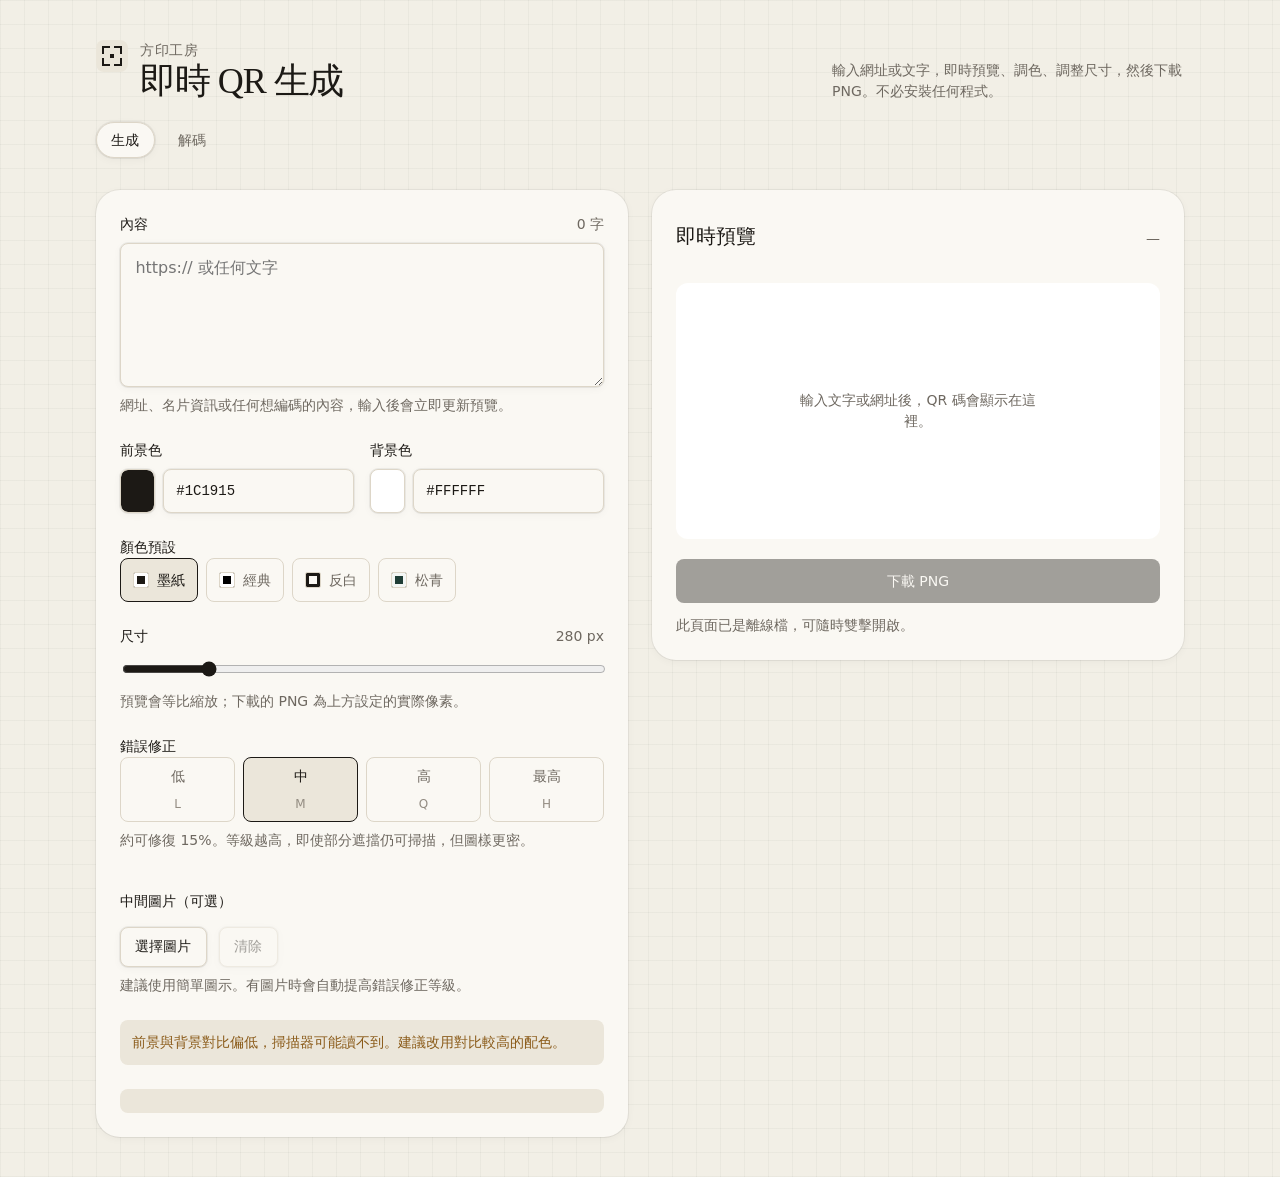
==== index.html @ 27e9814a "Add center image overlay on top of original stable QR engine (Chinese safe)" ====
<!DOCTYPE html>
<html lang="zh-Hant">
<head>
  <meta charset="utf-8" />
  <meta name="viewport" content="width=device-width, initial-scale=1" />
  <meta name="color-scheme" content="light" />
  <title>即時 QR</title>
  <style>
    :root {
      --bg: #f2efe6;
      --surface: #faf8f3;
      --surface-2: #ebe6da;
      --fg: #1c1915;
      --muted: #6e6860;
      --subtle: #938c82;
      --border: #ddd6c8;
      --danger: #8f2d20;
      --warn: #8a5a18;
      --radius-lg: 16px;
      --radius-xl: 24px;
      --shadow: 0 0 0 1px rgba(28,25,21,.06), 0 1px 2px -1px rgba(28,25,21,.06), 0 2px 8px 0 rgba(28,25,21,.04);
      --font: "Segoe UI", "PingFang TC", "Noto Sans TC", "Microsoft JhengHei", system-ui, sans-serif;
      --display: Georgia, "Iowan Old Style", "Songti TC", serif;
    }
    * { box-sizing: border-box; }
    html, body { margin: 0; min-height: 100dvh; background: var(--bg); color: var(--fg); }
    body {
      font-family: var(--font);
      line-height: 1.5;
      -webkit-font-smoothing: antialiased;
      background-image:
        linear-gradient(to right, rgba(28,25,21,.035) 1px, transparent 1px),
        linear-gradient(to bottom, rgba(28,25,21,.035) 1px, transparent 1px);
      background-size: 24px 24px;
    }
    button:not(:disabled), [role="button"]:not(:disabled) { cursor: pointer; }
    .wrap { max-width: 72rem; margin: 0 auto; padding: 1.5rem 1rem 2.5rem; }
    @media (min-width: 768px) { .wrap { padding: 2.5rem 2rem; } }
    header { display: flex; flex-direction: column; gap: 1rem; }
    @media (min-width: 640px) {
      header { flex-direction: row; align-items: flex-end; justify-content: space-between; }
    }
    .brand { display: flex; gap: .75rem; align-items: flex-start; }
    .mark { width: 2rem; height: 2rem; }
    .kicker { margin: 0; font-size: .875rem; font-weight: 500; color: var(--muted); letter-spacing: .04em; }
    h1 { margin: 0; font-family: var(--display); font-size: clamp(1.75rem, 1.2rem + 2vw, 2.25rem); font-weight: 500; letter-spacing: -.03em; line-height: 1.15; }
    .lede { margin: 0; max-width: 22rem; font-size: .875rem; color: var(--muted); }
    main { margin-top: 2rem; display: grid; gap: 1.5rem; }
    @media (min-width: 1024px) { main { grid-template-columns: 1fr 1fr; align-items: start; } }
    .card { background: var(--surface); border-radius: var(--radius-xl); padding: 1.5rem; box-shadow: var(--shadow); }
    @media (min-width: 1024px) { .preview { position: sticky; top: 2rem; } }
    h2 { margin: 0; font-family: var(--display); font-size: 1.25rem; font-weight: 500; }
    .field { display: flex; flex-col: column; flex-direction: column; gap: .5rem; }
    .row { display: flex; align-items: baseline; justify-content: space-between; gap: .75rem; }
    label, legend { font-size: .875rem; font-weight: 500; }
    legend { padding: 0; }
    fieldset { border: 0; margin: 0; padding: 0; display: flex; flex-direction: column; gap: .5rem; }
    .hint { margin: 0; font-size: .875rem; color: var(--muted); }
    .count { font-variant-numeric: tabular-nums; font-size: .875rem; color: var(--muted); }
    textarea, input[type="text"], input[type="range"] {
      font: inherit; color: var(--fg);
    }
    textarea, input[type="text"] {
      width: 100%; border: 1px solid var(--border); background: var(--surface);
      border-radius: 8px; box-shadow: var(--shadow); outline: none;
    }
    textarea {
      min-height: 9rem; resize: vertical; padding: .75rem .9rem; font-size: 1rem;
    }
    input[type="text"] {
      height: 2.75rem; padding: 0 .75rem; font-family: ui-monospace, "SF Mono", Menlo, Consolas, monospace;
      font-size: .875rem; text-transform: uppercase;
    }
    textarea:focus-visible, input[type="text"]:focus-visible, input[type="range"]:focus-visible, input[type="color"]:focus-visible {
      border-color: color-mix(in srgb, var(--fg) 40%, var(--border));
      box-shadow: var(--shadow), 0 0 0 3px color-mix(in srgb, var(--fg) 16%, transparent);
    }
    .stack { display: flex; flex-direction: column; gap: 1.5rem; }
    .colors { display: grid; gap: 1rem; }
    @media (min-width: 640px) { .colors { grid-template-columns: 1fr 1fr; } }
    .swatch-row { display: flex; align-items: center; gap: .5rem; }
    input[type="color"] {
      appearance: none; -webkit-appearance: none; width: 2.75rem; height: 2.75rem;
      padding: 0; border: 1px solid var(--border); border-radius: 8px; background: var(--surface);
      box-shadow: var(--shadow);
    }
    input[type="color"]::-webkit-color-swatch-wrapper { padding: 0; }
    input[type="color"]::-webkit-color-swatch { border: 0; border-radius: 7px; }
    .presets, .ecc { display: flex; flex-wrap: wrap; gap: .5rem; }
    .ecc { display: grid; grid-template-columns: repeat(4, 1fr); }
    .chip, .ecc-opt {
      min-height: 2.75rem; border: 1px solid var(--border); background: var(--surface);
      border-radius: 8px; color: var(--muted); font: inherit; font-size: .875rem; font-weight: 500;
      display: inline-flex; align-items: center; justify-content: center; gap: .5rem; padding: 0 .75rem;
    }
    .ecc-opt { flex-direction: column; padding: .5rem .25rem; text-align: center; }
    .ecc-opt small { color: var(--subtle); font-size: .75rem; }
    .chip[aria-pressed="true"], .ecc-opt:has(input:checked) {
      border-color: var(--fg); color: var(--fg); background: var(--surface-2);
    }
    .ecc-opt input { position: absolute; opacity: 0; pointer-events: none; }
    .dot { width: 1rem; height: 1rem; border-radius: 2px; border: 1px solid var(--border); }
    input[type="range"] {
      width: 100%; height: 1.5rem; accent-color: var(--fg); background: transparent;
    }
    .alert {
      display: flex; gap: .5rem; align-items: flex-start; margin: 0;
      padding: .75rem; border-radius: 8px; background: var(--surface-2); font-size: .875rem;
    }
    .alert.warn { color: var(--warn); }
    .alert.err { color: var(--danger); }
    .preview-head { display: flex; align-items: baseline; justify-content: space-between; gap: .75rem; }
    .stage {
      margin-top: 1.25rem; min-height: 16rem; border-radius: 12px; padding: 1.5rem;
      display: flex; align-items: center; justify-content: center;
    }
    canvas { max-width: 100%; max-height: 20rem; }
    .empty { text-align: center; color: var(--muted); font-size: .875rem; max-width: 16rem; }
    .actions { margin-top: 1.25rem; display: flex; flex-direction: column; gap: .75rem; }
    @media (min-width: 640px) { .actions { flex-direction: row; } }
    .btn {
      flex: 1; height: 2.75rem; border: 0; border-radius: 8px; font: inherit; font-size: .875rem; font-weight: 500;
      display: inline-flex; align-items: center; justify-content: center; gap: .5rem;
    }
    .btn:disabled { opacity: .4; cursor: not-allowed; }
    .btn-primary { background: var(--fg); color: var(--surface); }
    .btn-primary:hover:not(:disabled) { filter: brightness(1.08); }
    .btn-ghost { background: var(--surface); color: var(--fg); border: 1px solid var(--border); box-shadow: var(--shadow); }
    .sr-only {
      position: absolute; width: 1px; height: 1px; padding: 0; margin: -1px; overflow: hidden;
      clip: rect(0,0,0,0); white-space: nowrap; border: 0;
    }
    @media (prefers-reduced-motion: reduce) {
      * { transition: none !important; animation: none !important; }
    }
  
    nav.tabs {
      display: flex; gap: .5rem; margin-top: 1.25rem; flex-wrap: wrap;
    }
    nav.tabs a {
      display: inline-flex; align-items: center; height: 2.25rem; padding: 0 .9rem;
      border-radius: 999px; font-size: .875rem; font-weight: 500; text-decoration: none;
      color: var(--muted); border: 1px solid transparent; background: transparent;
    }
    nav.tabs a:hover { color: var(--fg); background: var(--surface-2); }
    nav.tabs a.active {
      color: var(--fg); background: var(--surface); border-color: var(--border);
      box-shadow: var(--shadow);
    }
</style>
</head>
<body>
  <div class="wrap">
    <header>
      <div class="brand">
        <svg class="mark" viewBox="0 0 32 32" aria-hidden="true">
          <rect width="32" height="32" rx="8" fill="#ebe6da"/>
          <path fill="#1c1915" d="M6 6h8v2H8v6H6V6zm12 0h8v8h-2V8h-6V6zM6 18h2v6h6v2H6v-8zm18 6h-6v2h8v-8h-2v6zM14 14h4v4h-4z"/>
        </svg>
        <div>
          <p class="kicker">方印工房</p>
          <h1>即時 QR 生成</h1>
        </div>
      </div>
      <p class="lede">輸入網址或文字，即時預覽、調色、調整尺寸，然後下載 PNG。不必安裝任何程式。</p>
    </header>
    <nav class="tabs" aria-label="功能切換">
      <a href="index.html" class="active" aria-current="page">生成</a>
      <a href="decode.html">解碼</a>
    </nav>

    <main>
      <section class="card" aria-labelledby="controls-heading">
        <h2 id="controls-heading" class="sr-only">QR 碼設定</h2>
        <div class="stack">
          <div class="field">
            <div class="row">
              <label for="content">內容</label>
              <span class="count" id="count">0 字</span>
            </div>
            <textarea id="content" placeholder="https:// 或任何文字" aria-describedby="content-hint" spellcheck="false" autocomplete="off"></textarea>
            <p class="hint" id="content-hint">網址、名片資訊或任何想編碼的內容，輸入後會立即更新預覽。</p>
          </div>
          <div class="colors">
            <div class="field">
              <label for="fg">前景色</label>
              <div class="swatch-row">
                <input id="fg" type="color" value="#1c1915" />
                <input id="fg-hex" type="text" value="#1c1915" aria-label="前景色色碼" spellcheck="false" autocapitalize="off" />
              </div>
            </div>
            <div class="field">
              <label for="bg">背景色</label>
              <div class="swatch-row">
                <input id="bg" type="color" value="#ffffff" />
                <input id="bg-hex" type="text" value="#ffffff" aria-label="背景色色碼" spellcheck="false" autocapitalize="off" />
              </div>
            </div>
          </div>
          <fieldset>
            <legend>顏色預設</legend>
            <div class="presets" id="presets"></div>
          </fieldset>
          <div class="field">
            <div class="row">
              <label for="size">尺寸</label>
              <span class="count" id="size-label">280 px</span>
            </div>
            <input id="size" type="range" min="128" max="1024" step="8" value="280" aria-valuetext="280 像素" />
            <p class="hint">預覽會等比縮放；下載的 PNG 為上方設定的實際像素。</p>
          </div>
          <fieldset>
            <legend id="ecc-legend">錯誤修正</legend>
            <div class="ecc" role="radiogroup" aria-labelledby="ecc-legend">
              <label class="ecc-opt"><input type="radio" name="ecc" value="L" /><span>低</span><small>L</small></label>
              <label class="ecc-opt"><input type="radio" name="ecc" value="M" checked /><span>中</span><small>M</small></label>
              <label class="ecc-opt"><input type="radio" name="ecc" value="Q" /><span>高</span><small>Q</small></label>
              <label class="ecc-opt"><input type="radio" name="ecc" value="H" /><span>最高</span><small>H</small></label>
            </div>
            <p class="hint" id="ecc-hint">約可修復 15%。等級越高，即使部分遮擋仍可掃描，但圖樣更密。</p>
          </fieldset>

          <div class="field" style="margin-top:1rem">
            <label>中間圖片（可選）</label>
            <div style="display:flex;gap:.75rem;align-items:center;flex-wrap:wrap;margin-top:.4rem">
              <img id="center-preview" style="width:52px;height:52px;border-radius:8px;border:1px solid var(--border);object-fit:contain;display:none;background:var(--surface-2)" alt="">
              <button type="button" class="btn btn-ghost" id="btn-center-img" style="flex:0 0 auto;height:2.5rem;padding:0 .9rem">選擇圖片</button>
              <button type="button" class="btn btn-ghost" id="btn-clear-center" style="flex:0 0 auto;height:2.5rem;padding:0 .9rem" disabled>清除</button>
              <input type="file" id="center-input" accept="image/*" hidden>
            </div>
            <p class="hint">建議使用簡單圖示。有圖片時會自動提高錯誤修正等級。</p>
          </div>
          <p class="alert warn" id="contrast-warn" hidden>前景與背景對比偏低，掃描器可能讀不到。建議改用對比較高的配色。</p>
          <p class="alert err" id="error" hidden></p>
        </div>
      </section>
      <section class="card preview" id="preview" aria-labelledby="preview-heading">
        <div class="preview-head">
          <h2 id="preview-heading">即時預覽</h2>
          <p class="count" id="dim">—</p>
        </div>
        <div class="stage" id="stage">
          <canvas id="qr" hidden></canvas>
          <p class="empty" id="empty">輸入文字或網址後，QR 碼會顯示在這裡。</p>
        </div>
        <div class="actions">
          <button class="btn btn-primary" id="download" type="button" disabled>下載 PNG</button>
        </div>
        <p class="hint" style="margin-top:12px">此頁面已是離線檔，可隨時雙擊開啟。</p>
        <p class="sr-only" id="status" role="status" aria-live="polite">請輸入內容以產生 QR 碼</p>
      </section>
    </main>
  </div>
  <script>var QRCode=(()=>{var g=(n,t)=>()=>{try{return t||n((t={exports:{}}).exports,t),t.exports}catch(e){throw t=0,e}};var _t=g((Sn,Lt)=>{Lt.exports=function(){return typeof Promise=="function"&&Promise.prototype&&Promise.prototype.then}});var I=g(P=>{var st,Le=[0,26,44,70,100,134,172,196,242,292,346,404,466,532,581,655,733,815,901,991,1085,1156,1258,1364,1474,1588,1706,1828,1921,2051,2185,2323,2465,2611,2761,2876,3034,3196,3362,3532,3706];P.getSymbolSize=function(t){if(!t)throw new Error('"version" cannot be null or undefined');if(t<1||t>40)throw new Error('"version" should be in range from 1 to 40');return t*4+17};P.getSymbolTotalCodewords=function(t){return Le[t]};P.getBCHDigit=function(n){let t=0;for(;n!==0;)t++,n>>>=1;return t};P.setToSJISFunction=function(t){if(typeof t!="function")throw new Error('"toSJISFunc" is not a valid function.');st=t};P.isKanjiModeEnabled=function(){return typeof st<"u"};P.toSJIS=function(t){return st(t)}});var j=g(m=>{m.L={bit:1};m.M={bit:0};m.Q={bit:3};m.H={bit:2};function _e(n){if(typeof n!="string")throw new Error("Param is not a string");switch(n.toLowerCase()){case"l":case"low":return m.L;case"m":case"medium":return m.M;case"q":case"quartile":return m.Q;case"h":case"high":return m.H;default:throw new Error("Unknown EC Level: "+n)}}m.isValid=function(t){return t&&typeof t.bit<"u"&&t.bit>=0&&t.bit<4};m.from=function(t,e){if(m.isValid(t))return t;try{return _e(t)}catch{return e}}});var qt=g((Rn,Ut)=>{function xt(){this.buffer=[],this.length=0}xt.prototype={get:function(n){let t=Math.floor(n/8);return(this.buffer[t]>>>7-n%8&1)===1},put:function(n,t){for(let e=0;e<t;e++)this.putBit((n>>>t-e-1&1)===1)},getLengthInBits:function(){return this.length},putBit:function(n){let t=Math.floor(this.length/8);this.buffer.length<=t&&this.buffer.push(0),n&&(this.buffer[t]|=128>>>this.length%8),this.length++}};Ut.exports=xt});var Ft=g((Ln,Dt)=>{function k(n){if(!n||n<1)throw new Error("BitMatrix size must be defined and greater than 0");this.size=n,this.data=new Uint8Array(n*n),this.reservedBit=new Uint8Array(n*n)}k.prototype.set=function(n,t,e,r){let o=n*this.size+t;this.data[o]=e,r&&(this.reservedBit[o]=!0)};k.prototype.get=function(n,t){return this.data[n*this.size+t]};k.prototype.xor=function(n,t,e){this.data[n*this.size+t]^=e};k.prototype.isReserved=function(n,t){return this.reservedBit[n*this.size+t]};Dt.exports=k});var kt=g(G=>{var xe=I().getSymbolSize;G.getRowColCoords=function(t){if(t===1)return[];let e=Math.floor(t/7)+2,r=xe(t),o=r===145?26:Math.ceil((r-13)/(2*e-2))*2,i=[r-7];for(let s=1;s<e-1;s++)i[s]=i[s-1]-o;return i.push(6),i.reverse()};G.getPositions=function(t){let e=[],r=G.getRowColCoords(t),o=r.length;for(let i=0;i<o;i++)for(let s=0;s<o;s++)i===0&&s===0||i===0&&s===o-1||i===o-1&&s===0||e.push([r[i],r[s]]);return e}});var Ht=g(Vt=>{var Ue=I().getSymbolSize,zt=7;Vt.getPositions=function(t){let e=Ue(t);return[[0,0],[e-zt,0],[0,e-zt]]}});var Kt=g(d=>{d.Patterns={PATTERN000:0,PATTERN001:1,PATTERN010:2,PATTERN011:3,PATTERN100:4,PATTERN101:5,PATTERN110:6,PATTERN111:7};var b={N1:3,N2:3,N3:40,N4:10};d.isValid=function(t){return t!=null&&t!==""&&!isNaN(t)&&t>=0&&t<=7};d.from=function(t){return d.isValid(t)?parseInt(t,10):void 0};d.getPenaltyN1=function(t){let e=t.size,r=0,o=0,i=0,s=null,u=null;for(let c=0;c<e;c++){o=i=0,s=u=null;for(let l=0;l<e;l++){let a=t.get(c,l);a===s?o++:(o>=5&&(r+=b.N1+(o-5)),s=a,o=1),a=t.get(l,c),a===u?i++:(i>=5&&(r+=b.N1+(i-5)),u=a,i=1)}o>=5&&(r+=b.N1+(o-5)),i>=5&&(r+=b.N1+(i-5))}return r};d.getPenaltyN2=function(t){let e=t.size,r=0;for(let o=0;o<e-1;o++)for(let i=0;i<e-1;i++){let s=t.get(o,i)+t.get(o,i+1)+t.get(o+1,i)+t.get(o+1,i+1);(s===4||s===0)&&r++}return r*b.N2};d.getPenaltyN3=function(t){let e=t.size,r=0,o=0,i=0;for(let s=0;s<e;s++){o=i=0;for(let u=0;u<e;u++)o=o<<1&2047|t.get(s,u),u>=10&&(o===1488||o===93)&&r++,i=i<<1&2047|t.get(u,s),u>=10&&(i===1488||i===93)&&r++}return r*b.N3};d.getPenaltyN4=function(t){let e=0,r=t.data.length;for(let i=0;i<r;i++)e+=t.data[i];return Math.abs(Math.ceil(e*100/r/5)-10)*b.N4};function qe(n,t,e){switch(n){case d.Patterns.PATTERN000:return(t+e)%2===0;case d.Patterns.PATTERN001:return t%2===0;case d.Patterns.PATTERN010:return e%3===0;case d.Patterns.PATTERN011:return(t+e)%3===0;case d.Patterns.PATTERN100:return(Math.floor(t/2)+Math.floor(e/3))%2===0;case d.Patterns.PATTERN101:return t*e%2+t*e%3===0;case d.Patterns.PATTERN110:return(t*e%2+t*e%3)%2===0;case d.Patterns.PATTERN111:return(t*e%3+(t+e)%2)%2===0;default:throw new Error("bad maskPattern:"+n)}}d.applyMask=function(t,e){let r=e.size;for(let o=0;o<r;o++)for(let i=0;i<r;i++)e.isReserved(i,o)||e.xor(i,o,qe(t,i,o))};d.getBestMask=function(t,e){let r=Object.keys(d.Patterns).length,o=0,i=1/0;for(let s=0;s<r;s++){e(s),d.applyMask(s,t);let u=d.getPenaltyN1(t)+d.getPenaltyN2(t)+d.getPenaltyN3(t)+d.getPenaltyN4(t);d.applyMask(s,t),u<i&&(i=u,o=s)}return o}});var ct=g(ut=>{var N=j(),Q=[1,1,1,1,1,1,1,1,1,1,2,2,1,2,2,4,1,2,4,4,2,4,4,4,2,4,6,5,2,4,6,6,2,5,8,8,4,5,8,8,4,5,8,11,4,8,10,11,4,9,12,16,4,9,16,16,6,10,12,18,6,10,17,16,6,11,16,19,6,13,18,21,7,14,21,25,8,16,20,25,8,17,23,25,9,17,23,34,9,18,25,30,10,20,27,32,12,21,29,35,12,23,34,37,12,25,34,40,13,26,35,42,14,28,38,45,15,29,40,48,16,31,43,51,17,33,45,54,18,35,48,57,19,37,51,60,19,38,53,63,20,40,56,66,21,43,59,70,22,45,62,74,24,47,65,77,25,49,68,81],$=[7,10,13,17,10,16,22,28,15,26,36,44,20,36,52,64,26,48,72,88,36,64,96,112,40,72,108,130,48,88,132,156,60,110,160,192,72,130,192,224,80,150,224,264,96,176,260,308,104,198,288,352,120,216,320,384,132,240,360,432,144,280,408,480,168,308,448,532,180,338,504,588,196,364,546,650,224,416,600,700,224,442,644,750,252,476,690,816,270,504,750,900,300,560,810,960,312,588,870,1050,336,644,952,1110,360,700,1020,1200,390,728,1050,1260,420,784,1140,1350,450,812,1200,1440,480,868,1290,1530,510,924,1350,1620,540,980,1440,1710,570,1036,1530,1800,570,1064,1590,1890,600,1120,1680,1980,630,1204,1770,2100,660,1260,1860,2220,720,1316,1950,2310,750,1372,2040,2430];ut.getBlocksCount=function(t,e){switch(e){case N.L:return Q[(t-1)*4+0];case N.M:return Q[(t-1)*4+1];case N.Q:return Q[(t-1)*4+2];case N.H:return Q[(t-1)*4+3];default:return}};ut.getTotalCodewordsCount=function(t,e){switch(e){case N.L:return $[(t-1)*4+0];case N.M:return $[(t-1)*4+1];case N.Q:return $[(t-1)*4+2];case N.H:return $[(t-1)*4+3];default:return}}});var Jt=g(Z=>{var z=new Uint8Array(512),W=new Uint8Array(256);(function(){let t=1;for(let e=0;e<255;e++)z[e]=t,W[t]=e,t<<=1,t&256&&(t^=285);for(let e=255;e<512;e++)z[e]=z[e-255]})();Z.log=function(t){if(t<1)throw new Error("log("+t+")");return W[t]};Z.exp=function(t){return z[t]};Z.mul=function(t,e){return t===0||e===0?0:z[W[t]+W[e]]}});var Yt=g(V=>{var lt=Jt();V.mul=function(t,e){let r=new Uint8Array(t.length+e.length-1);for(let o=0;o<t.length;o++)for(let i=0;i<e.length;i++)r[o+i]^=lt.mul(t[o],e[i]);return r};V.mod=function(t,e){let r=new Uint8Array(t);for(;r.length-e.length>=0;){let o=r[0];for(let s=0;s<e.length;s++)r[s]^=lt.mul(e[s],o);let i=0;for(;i<r.length&&r[i]===0;)i++;r=r.slice(i)}return r};V.generateECPolynomial=function(t){let e=new Uint8Array([1]);for(let r=0;r<t;r++)e=V.mul(e,new Uint8Array([1,lt.exp(r)]));return e}});var Gt=g((kn,jt)=>{var Ot=Yt();function at(n){this.genPoly=void 0,this.degree=n,this.degree&&this.initialize(this.degree)}at.prototype.initialize=function(t){this.degree=t,this.genPoly=Ot.generateECPolynomial(this.degree)};at.prototype.encode=function(t){if(!this.genPoly)throw new Error("Encoder not initialized");let e=new Uint8Array(t.length+this.degree);e.set(t);let r=Ot.mod(e,this.genPoly),o=this.degree-r.length;if(o>0){let i=new Uint8Array(this.degree);return i.set(r,o),i}return r};jt.exports=at});var ft=g(Qt=>{Qt.isValid=function(t){return!isNaN(t)&&t>=1&&t<=40}});var gt=g(B=>{var $t="[0-9]+",De="[A-Z $%*+\\-./:]+",H="(?:[u3000-u303F]|[u3040-u309F]|[u30A0-u30FF]|[uFF00-uFFEF]|[u4E00-u9FAF]|[u2605-u2606]|[u2190-u2195]|u203B|[u2010u2015u2018u2019u2025u2026u201Cu201Du2225u2260]|[u0391-u0451]|[u00A7u00A8u00B1u00B4u00D7u00F7])+";H=H.replace(/u/g,"\\u");var Fe="(?:(?![A-Z0-9 $%*+\\-./:]|"+H+`)(?:.|[\r
]))+`;B.KANJI=new RegExp(H,"g");B.BYTE_KANJI=new RegExp("[^A-Z0-9 $%*+\\-./:]+","g");B.BYTE=new RegExp(Fe,"g");B.NUMERIC=new RegExp($t,"g");B.ALPHANUMERIC=new RegExp(De,"g");var ke=new RegExp("^"+H+"$"),ze=new RegExp("^"+$t+"$"),Ve=new RegExp("^[A-Z0-9 $%*+\\-./:]+$");B.testKanji=function(t){return ke.test(t)};B.testNumeric=function(t){return ze.test(t)};B.testAlphanumeric=function(t){return Ve.test(t)}});var M=g(p=>{var He=ft(),dt=gt();p.NUMERIC={id:"Numeric",bit:1,ccBits:[10,12,14]};p.ALPHANUMERIC={id:"Alphanumeric",bit:2,ccBits:[9,11,13]};p.BYTE={id:"Byte",bit:4,ccBits:[8,16,16]};p.KANJI={id:"Kanji",bit:8,ccBits:[8,10,12]};p.MIXED={bit:-1};p.getCharCountIndicator=function(t,e){if(!t.ccBits)throw new Error("Invalid mode: "+t);if(!He.isValid(e))throw new Error("Invalid version: "+e);return e>=1&&e<10?t.ccBits[0]:e<27?t.ccBits[1]:t.ccBits[2]};p.getBestModeForData=function(t){return dt.testNumeric(t)?p.NUMERIC:dt.testAlphanumeric(t)?p.ALPHANUMERIC:dt.testKanji(t)?p.KANJI:p.BYTE};p.toString=function(t){if(t&&t.id)return t.id;throw new Error("Invalid mode")};p.isValid=function(t){return t&&t.bit&&t.ccBits};function Ke(n){if(typeof n!="string")throw new Error("Param is not a string");switch(n.toLowerCase()){case"numeric":return p.NUMERIC;case"alphanumeric":return p.ALPHANUMERIC;case"kanji":return p.KANJI;case"byte":return p.BYTE;default:throw new Error("Unknown mode: "+n)}}p.from=function(t,e){if(p.isValid(t))return t;try{return Ke(t)}catch{return e}}});var te=g(R=>{var X=I(),Je=ct(),Wt=j(),S=M(),ht=ft(),Xt=7973,Zt=X.getBCHDigit(Xt);function Ye(n,t,e){for(let r=1;r<=40;r++)if(t<=R.getCapacity(r,e,n))return r}function vt(n,t){return S.getCharCountIndicator(n,t)+4}function Oe(n,t){let e=0;return n.forEach(function(r){let o=vt(r.mode,t);e+=o+r.getBitsLength()}),e}function je(n,t){for(let e=1;e<=40;e++)if(Oe(n,e)<=R.getCapacity(e,t,S.MIXED))return e}R.from=function(t,e){return ht.isValid(t)?parseInt(t,10):e};R.getCapacity=function(t,e,r){if(!ht.isValid(t))throw new Error("Invalid QR Code version");typeof r>"u"&&(r=S.BYTE);let o=X.getSymbolTotalCodewords(t),i=Je.getTotalCodewordsCount(t,e),s=(o-i)*8;if(r===S.MIXED)return s;let u=s-vt(r,t);switch(r){case S.NUMERIC:return Math.floor(u/10*3);case S.ALPHANUMERIC:return Math.floor(u/11*2);case S.KANJI:return Math.floor(u/13);case S.BYTE:default:return Math.floor(u/8)}};R.getBestVersionForData=function(t,e){let r,o=Wt.from(e,Wt.M);if(Array.isArray(t)){if(t.length>1)return je(t,o);if(t.length===0)return 1;r=t[0]}else r=t;return Ye(r.mode,r.getLength(),o)};R.getEncodedBits=function(t){if(!ht.isValid(t)||t<7)throw new Error("Invalid QR Code version");let e=t<<12;for(;X.getBCHDigit(e)-Zt>=0;)e^=Xt<<X.getBCHDigit(e)-Zt;return t<<12|e}});var oe=g(re=>{var pt=I(),ne=1335,Ge=21522,ee=pt.getBCHDigit(ne);re.getEncodedBits=function(t,e){let r=t.bit<<3|e,o=r<<10;for(;pt.getBCHDigit(o)-ee>=0;)o^=ne<<pt.getBCHDigit(o)-ee;return(r<<10|o)^Ge}});var se=g((Yn,ie)=>{var Qe=M();function x(n){this.mode=Qe.NUMERIC,this.data=n.toString()}x.getBitsLength=function(t){return 10*Math.floor(t/3)+(t%3?t%3*3+1:0)};x.prototype.getLength=function(){return this.data.length};x.prototype.getBitsLength=function(){return x.getBitsLength(this.data.length)};x.prototype.write=function(t){let e,r,o;for(e=0;e+3<=this.data.length;e+=3)r=this.data.substr(e,3),o=parseInt(r,10),t.put(o,10);let i=this.data.length-e;i>0&&(r=this.data.substr(e),o=parseInt(r,10),t.put(o,i*3+1))};ie.exports=x});var ce=g((On,ue)=>{var $e=M(),wt=["0","1","2","3","4","5","6","7","8","9","A","B","C","D","E","F","G","H","I","J","K","L","M","N","O","P","Q","R","S","T","U","V","W","X","Y","Z"," ","$","%","*","+","-",".","/",":"];function U(n){this.mode=$e.ALPHANUMERIC,this.data=n}U.getBitsLength=function(t){return 11*Math.floor(t/2)+6*(t%2)};U.prototype.getLength=function(){return this.data.length};U.prototype.getBitsLength=function(){return U.getBitsLength(this.data.length)};U.prototype.write=function(t){let e;for(e=0;e+2<=this.data.length;e+=2){let r=wt.indexOf(this.data[e])*45;r+=wt.indexOf(this.data[e+1]),t.put(r,11)}this.data.length%2&&t.put(wt.indexOf(this.data[e]),6)};ue.exports=U});var ae=g((jn,le)=>{var We=M();function q(n){this.mode=We.BYTE,typeof n=="string"?this.data=new TextEncoder().encode(n):this.data=new Uint8Array(n)}q.getBitsLength=function(t){return t*8};q.prototype.getLength=function(){return this.data.length};q.prototype.getBitsLength=function(){return q.getBitsLength(this.data.length)};q.prototype.write=function(n){for(let t=0,e=this.data.length;t<e;t++)n.put(this.data[t],8)};le.exports=q});var ge=g((Gn,fe)=>{var Ze=M(),Xe=I();function D(n){this.mode=Ze.KANJI,this.data=n}D.getBitsLength=function(t){return t*13};D.prototype.getLength=function(){return this.data.length};D.prototype.getBitsLength=function(){return D.getBitsLength(this.data.length)};D.prototype.write=function(n){let t;for(t=0;t<this.data.length;t++){let e=Xe.toSJIS(this.data[t]);if(e>=33088&&e<=40956)e-=33088;else if(e>=57408&&e<=60351)e-=49472;else throw new Error("Invalid SJIS character: "+this.data[t]+`
Make sure your charset is UTF-8`);e=(e>>>8&255)*192+(e&255),n.put(e,13)}};fe.exports=D});var de=g((Qn,mt)=>{"use strict";var K={single_source_shortest_paths:function(n,t,e){var r={},o={};o[t]=0;var i=K.PriorityQueue.make();i.push(t,0);for(var s,u,c,l,a,w,h,y,A;!i.empty();){s=i.pop(),u=s.value,l=s.cost,a=n[u]||{};for(c in a)a.hasOwnProperty(c)&&(w=a[c],h=l+w,y=o[c],A=typeof o[c]>"u",(A||y>h)&&(o[c]=h,i.push(c,h),r[c]=u))}if(typeof e<"u"&&typeof o[e]>"u"){var T=["Could not find a path from ",t," to ",e,"."].join("");throw new Error(T)}return r},extract_shortest_path_from_predecessor_list:function(n,t){for(var e=[],r=t,o;r;)e.push(r),o=n[r],r=n[r];return e.reverse(),e},find_path:function(n,t,e){var r=K.single_source_shortest_paths(n,t,e);return K.extract_shortest_path_from_predecessor_list(r,e)},PriorityQueue:{make:function(n){var t=K.PriorityQueue,e={},r;n=n||{};for(r in t)t.hasOwnProperty(r)&&(e[r]=t[r]);return e.queue=[],e.sorter=n.sorter||t.default_sorter,e},default_sorter:function(n,t){return n.cost-t.cost},push:function(n,t){var e={value:n,cost:t};this.queue.push(e),this.queue.sort(this.sorter)},pop:function(){return this.queue.shift()},empty:function(){return this.queue.length===0}}};typeof mt<"u"&&(mt.exports=K)});var Be=g(F=>{var f=M(),we=se(),me=ce(),ye=ae(),Ee=ge(),J=gt(),v=I(),ve=de();function he(n){return unescape(encodeURIComponent(n)).length}function Y(n,t,e){let r=[],o;for(;(o=n.exec(e))!==null;)r.push({data:o[0],index:o.index,mode:t,length:o[0].length});return r}function Ce(n){let t=Y(J.NUMERIC,f.NUMERIC,n),e=Y(J.ALPHANUMERIC,f.ALPHANUMERIC,n),r,o;return v.isKanjiModeEnabled()?(r=Y(J.BYTE,f.BYTE,n),o=Y(J.KANJI,f.KANJI,n)):(r=Y(J.BYTE_KANJI,f.BYTE,n),o=[]),t.concat(e,r,o).sort(function(s,u){return s.index-u.index}).map(function(s){return{data:s.data,mode:s.mode,length:s.length}})}function yt(n,t){switch(t){case f.NUMERIC:return we.getBitsLength(n);case f.ALPHANUMERIC:return me.getBitsLength(n);case f.KANJI:return Ee.getBitsLength(n);case f.BYTE:return ye.getBitsLength(n)}}function tn(n){return n.reduce(function(t,e){let r=t.length-1>=0?t[t.length-1]:null;return r&&r.mode===e.mode?(t[t.length-1].data+=e.data,t):(t.push(e),t)},[])}function en(n){let t=[];for(let e=0;e<n.length;e++){let r=n[e];switch(r.mode){case f.NUMERIC:t.push([r,{data:r.data,mode:f.ALPHANUMERIC,length:r.length},{data:r.data,mode:f.BYTE,length:r.length}]);break;case f.ALPHANUMERIC:t.push([r,{data:r.data,mode:f.BYTE,length:r.length}]);break;case f.KANJI:t.push([r,{data:r.data,mode:f.BYTE,length:he(r.data)}]);break;case f.BYTE:t.push([{data:r.data,mode:f.BYTE,length:he(r.data)}])}}return t}function nn(n,t){let e={},r={start:{}},o=["start"];for(let i=0;i<n.length;i++){let s=n[i],u=[];for(let c=0;c<s.length;c++){let l=s[c],a=""+i+c;u.push(a),e[a]={node:l,lastCount:0},r[a]={};for(let w=0;w<o.length;w++){let h=o[w];e[h]&&e[h].node.mode===l.mode?(r[h][a]=yt(e[h].lastCount+l.length,l.mode)-yt(e[h].lastCount,l.mode),e[h].lastCount+=l.length):(e[h]&&(e[h].lastCount=l.length),r[h][a]=yt(l.length,l.mode)+4+f.getCharCountIndicator(l.mode,t))}}o=u}for(let i=0;i<o.length;i++)r[o[i]].end=0;return{map:r,table:e}}function pe(n,t){let e,r=f.getBestModeForData(n);if(e=f.from(t,r),e!==f.BYTE&&e.bit<r.bit)throw new Error('"'+n+'" cannot be encoded with mode '+f.toString(e)+`.
 Suggested mode is: `+f.toString(r));switch(e===f.KANJI&&!v.isKanjiModeEnabled()&&(e=f.BYTE),e){case f.NUMERIC:return new we(n);case f.ALPHANUMERIC:return new me(n);case f.KANJI:return new Ee(n);case f.BYTE:return new ye(n)}}F.fromArray=function(t){return t.reduce(function(e,r){return typeof r=="string"?e.push(pe(r,null)):r.data&&e.push(pe(r.data,r.mode)),e},[])};F.fromString=function(t,e){let r=Ce(t,v.isKanjiModeEnabled()),o=en(r),i=nn(o,e),s=ve.find_path(i.map,"start","end"),u=[];for(let c=1;c<s.length-1;c++)u.push(i.table[s[c]].node);return F.fromArray(tn(u))};F.rawSplit=function(t){return F.fromArray(Ce(t,v.isKanjiModeEnabled()))}});var Te=g(Ae=>{var et=I(),Et=j(),rn=qt(),on=Ft(),sn=kt(),un=Ht(),At=Kt(),Tt=ct(),cn=Gt(),tt=te(),ln=oe(),an=M(),Ct=Be();function fn(n,t){let e=n.size,r=un.getPositions(t);for(let o=0;o<r.length;o++){let i=r[o][0],s=r[o][1];for(let u=-1;u<=7;u++)if(!(i+u<=-1||e<=i+u))for(let c=-1;c<=7;c++)s+c<=-1||e<=s+c||(u>=0&&u<=6&&(c===0||c===6)||c>=0&&c<=6&&(u===0||u===6)||u>=2&&u<=4&&c>=2&&c<=4?n.set(i+u,s+c,!0,!0):n.set(i+u,s+c,!1,!0))}}function gn(n){let t=n.size;for(let e=8;e<t-8;e++){let r=e%2===0;n.set(e,6,r,!0),n.set(6,e,r,!0)}}function dn(n,t){let e=sn.getPositions(t);for(let r=0;r<e.length;r++){let o=e[r][0],i=e[r][1];for(let s=-2;s<=2;s++)for(let u=-2;u<=2;u++)s===-2||s===2||u===-2||u===2||s===0&&u===0?n.set(o+s,i+u,!0,!0):n.set(o+s,i+u,!1,!0)}}function hn(n,t){let e=n.size,r=tt.getEncodedBits(t),o,i,s;for(let u=0;u<18;u++)o=Math.floor(u/3),i=u%3+e-8-3,s=(r>>u&1)===1,n.set(o,i,s,!0),n.set(i,o,s,!0)}function Bt(n,t,e){let r=n.size,o=ln.getEncodedBits(t,e),i,s;for(i=0;i<15;i++)s=(o>>i&1)===1,i<6?n.set(i,8,s,!0):i<8?n.set(i+1,8,s,!0):n.set(r-15+i,8,s,!0),i<8?n.set(8,r-i-1,s,!0):i<9?n.set(8,15-i-1+1,s,!0):n.set(8,15-i-1,s,!0);n.set(r-8,8,1,!0)}function pn(n,t){let e=n.size,r=-1,o=e-1,i=7,s=0;for(let u=e-1;u>0;u-=2)for(u===6&&u--;;){for(let c=0;c<2;c++)if(!n.isReserved(o,u-c)){let l=!1;s<t.length&&(l=(t[s]>>>i&1)===1),n.set(o,u-c,l),i--,i===-1&&(s++,i=7)}if(o+=r,o<0||e<=o){o-=r,r=-r;break}}}function wn(n,t,e){let r=new rn;e.forEach(function(c){r.put(c.mode.bit,4),r.put(c.getLength(),an.getCharCountIndicator(c.mode,n)),c.write(r)});let o=et.getSymbolTotalCodewords(n),i=Tt.getTotalCodewordsCount(n,t),s=(o-i)*8;for(r.getLengthInBits()+4<=s&&r.put(0,4);r.getLengthInBits()%8!==0;)r.putBit(0);let u=(s-r.getLengthInBits())/8;for(let c=0;c<u;c++)r.put(c%2?17:236,8);return mn(r,n,t)}function mn(n,t,e){let r=et.getSymbolTotalCodewords(t),o=Tt.getTotalCodewordsCount(t,e),i=r-o,s=Tt.getBlocksCount(t,e),u=r%s,c=s-u,l=Math.floor(r/s),a=Math.floor(i/s),w=a+1,h=l-a,y=new cn(h),A=0,T=new Array(s),bt=new Array(s),rt=0,Re=new Uint8Array(n.buffer);for(let _=0;_<s;_++){let it=_<c?a:w;T[_]=Re.slice(A,A+it),bt[_]=y.encode(T[_]),A+=it,rt=Math.max(rt,it)}let ot=new Uint8Array(r),Rt=0,E,C;for(E=0;E<rt;E++)for(C=0;C<s;C++)E<T[C].length&&(ot[Rt++]=T[C][E]);for(E=0;E<h;E++)for(C=0;C<s;C++)ot[Rt++]=bt[C][E];return ot}function yn(n,t,e,r){let o;if(Array.isArray(n))o=Ct.fromArray(n);else if(typeof n=="string"){let l=t;if(!l){let a=Ct.rawSplit(n);l=tt.getBestVersionForData(a,e)}o=Ct.fromString(n,l||40)}else throw new Error("Invalid data");let i=tt.getBestVersionForData(o,e);if(!i)throw new Error("The amount of data is too big to be stored in a QR Code");if(!t)t=i;else if(t<i)throw new Error(`
The chosen QR Code version cannot contain this amount of data.
Minimum version required to store current data is: `+i+`.
`);let s=wn(t,e,o),u=et.getSymbolSize(t),c=new on(u);return fn(c,t),gn(c),dn(c,t),Bt(c,e,0),t>=7&&hn(c,t),pn(c,s),isNaN(r)&&(r=At.getBestMask(c,Bt.bind(null,c,e))),At.applyMask(r,c),Bt(c,e,r),{modules:c,version:t,errorCorrectionLevel:e,maskPattern:r,segments:o}}Ae.create=function(t,e){if(typeof t>"u"||t==="")throw new Error("No input text");let r=Et.M,o,i;return typeof e<"u"&&(r=Et.from(e.errorCorrectionLevel,Et.M),o=tt.from(e.version),i=At.from(e.maskPattern),e.toSJISFunc&&et.setToSJISFunction(e.toSJISFunc)),yn(t,o,r,i)}});var It=g(L=>{function Ie(n){if(typeof n=="number"&&(n=n.toString()),typeof n!="string")throw new Error("Color should be defined as hex string");let t=n.slice().replace("#","").split("");if(t.length<3||t.length===5||t.length>8)throw new Error("Invalid hex color: "+n);(t.length===3||t.length===4)&&(t=Array.prototype.concat.apply([],t.map(function(r){return[r,r]}))),t.length===6&&t.push("F","F");let e=parseInt(t.join(""),16);return{r:e>>24&255,g:e>>16&255,b:e>>8&255,a:e&255,hex:"#"+t.slice(0,6).join("")}}L.getOptions=function(t){t||(t={}),t.color||(t.color={});let e=typeof t.margin>"u"||t.margin===null||t.margin<0?4:t.margin,r=t.width&&t.width>=21?t.width:void 0,o=t.scale||4;return{width:r,scale:r?4:o,margin:e,color:{dark:Ie(t.color.dark||"#000000ff"),light:Ie(t.color.light||"#ffffffff")},type:t.type,rendererOpts:t.rendererOpts||{}}};L.getScale=function(t,e){return e.width&&e.width>=t+e.margin*2?e.width/(t+e.margin*2):e.scale};L.getImageWidth=function(t,e){let r=L.getScale(t,e);return Math.floor((t+e.margin*2)*r)};L.qrToImageData=function(t,e,r){let o=e.modules.size,i=e.modules.data,s=L.getScale(o,r),u=Math.floor((o+r.margin*2)*s),c=r.margin*s,l=[r.color.light,r.color.dark];for(let a=0;a<u;a++)for(let w=0;w<u;w++){let h=(a*u+w)*4,y=r.color.light;if(a>=c&&w>=c&&a<u-c&&w<u-c){let A=Math.floor((a-c)/s),T=Math.floor((w-c)/s);y=l[i[A*o+T]?1:0]}t[h++]=y.r,t[h++]=y.g,t[h++]=y.b,t[h]=y.a}}});var Ne=g(nt=>{var Nt=It();function En(n,t,e){n.clearRect(0,0,t.width,t.height),t.style||(t.style={}),t.height=e,t.width=e,t.style.height=e+"px",t.style.width=e+"px"}function Cn(){try{return document.createElement("canvas")}catch{throw new Error("You need to specify a canvas element")}}nt.render=function(t,e,r){let o=r,i=e;typeof o>"u"&&(!e||!e.getContext)&&(o=e,e=void 0),e||(i=Cn()),o=Nt.getOptions(o);let s=Nt.getImageWidth(t.modules.size,o),u=i.getContext("2d"),c=u.createImageData(s,s);return Nt.qrToImageData(c.data,t,o),En(u,i,s),u.putImageData(c,0,0),i};nt.renderToDataURL=function(t,e,r){let o=r;typeof o>"u"&&(!e||!e.getContext)&&(o=e,e=void 0),o||(o={});let i=nt.render(t,e,o),s=o.type||"image/png",u=o.rendererOpts||{};return i.toDataURL(s,u.quality)}});var Pe=g(Se=>{var Bn=It();function Me(n,t){let e=n.a/255,r=t+'="'+n.hex+'"';return e<1?r+" "+t+'-opacity="'+e.toFixed(2).slice(1)+'"':r}function Mt(n,t,e){let r=n+t;return typeof e<"u"&&(r+=" "+e),r}function An(n,t,e){let r="",o=0,i=!1,s=0;for(let u=0;u<n.length;u++){let c=Math.floor(u%t),l=Math.floor(u/t);!c&&!i&&(i=!0),n[u]?(s++,u>0&&c>0&&n[u-1]||(r+=i?Mt("M",c+e,.5+l+e):Mt("m",o,0),o=0,i=!1),c+1<t&&n[u+1]||(r+=Mt("h",s),s=0)):o++}return r}Se.render=function(t,e,r){let o=Bn.getOptions(e),i=t.modules.size,s=t.modules.data,u=i+o.margin*2,c=o.color.light.a?"<path "+Me(o.color.light,"fill")+' d="M0 0h'+u+"v"+u+'H0z"/>':"",l="<path "+Me(o.color.dark,"stroke")+' d="'+An(s,i,o.margin)+'"/>',a='viewBox="0 0 '+u+" "+u+'"',h='<svg xmlns="http://www.w3.org/2000/svg" '+(o.width?'width="'+o.width+'" height="'+o.width+'" ':"")+a+' shape-rendering="crispEdges">'+c+l+`</svg>
`;return typeof r=="function"&&r(null,h),h}});var Nn=g(O=>{var Tn=_t(),St=Te(),be=Ne(),In=Pe();function Pt(n,t,e,r,o){let i=[].slice.call(arguments,1),s=i.length,u=typeof i[s-1]=="function";if(!u&&!Tn())throw new Error("Callback required as last argument");if(u){if(s<2)throw new Error("Too few arguments provided");s===2?(o=e,e=t,t=r=void 0):s===3&&(t.getContext&&typeof o>"u"?(o=r,r=void 0):(o=r,r=e,e=t,t=void 0))}else{if(s<1)throw new Error("Too few arguments provided");return s===1?(e=t,t=r=void 0):s===2&&!t.getContext&&(r=e,e=t,t=void 0),new Promise(function(c,l){try{let a=St.create(e,r);c(n(a,t,r))}catch(a){l(a)}})}try{let c=St.create(e,r);o(null,n(c,t,r))}catch(c){o(c)}}O.create=St.create;O.toCanvas=Pt.bind(null,be.render);O.toDataURL=Pt.bind(null,be.renderToDataURL);O.toString=Pt.bind(null,function(n,t,e){return In.render(n,e)})});return Nn();})();
</script>
  <script>
    (function () {
      var PRESETS = [
        { name: "墨紙", fg: "#1c1915", bg: "#ffffff" },
        { name: "經典", fg: "#000000", bg: "#ffffff" },
        { name: "反白", fg: "#faf8f3", bg: "#1c1915" },
        { name: "松青", fg: "#1e3d36", bg: "#f3f6f4" }
      ];
      var HINTS = { L: "約可修復 7%", M: "約可修復 15%", Q: "約可修復 25%", H: "約可修復 30%" };
      var content = document.getElementById("content");
      var count = document.getElementById("count");
      var fg = document.getElementById("fg");
      var bg = document.getElementById("bg");
      var fgHex = document.getElementById("fg-hex");
      var bgHex = document.getElementById("bg-hex");
      var size = document.getElementById("size");
      var sizeLabel = document.getElementById("size-label");
      var canvas = document.getElementById("qr");
      var empty = document.getElementById("empty");
      var stage = document.getElementById("stage");
      var download = document.getElementById("download");
      var errorEl = document.getElementById("error");
      var warnEl = document.getElementById("contrast-warn");
      var dim = document.getElementById("dim");
      var status = document.getElementById("status");
      var eccHint = document.getElementById("ecc-hint");
      var presetsEl = document.getElementById("presets");
      var ready = false;
      var centerImg = null; // HTMLImageElement

      function normalizeHex(raw) {
        var value = String(raw || "").trim();
        var short = /^#([0-9a-fA-F]{3})$/.exec(value);
        if (short) {
          var s = short[1];
          return ("#" + s[0] + s[0] + s[1] + s[1] + s[2] + s[2]).toLowerCase();
        }
        var full = /^#([0-9a-fA-F]{6})$/.exec(value);
        return full ? ("#" + full[1]).toLowerCase() : null;
      }
      function lin(c) {
        c = c / 255;
        return c <= 0.04045 ? c / 12.92 : Math.pow((c + 0.055) / 1.055, 2.4);
      }
      function lum(hex) {
        var n = normalizeHex(hex);
        if (!n) return 0;
        var r = parseInt(n.slice(1, 3), 16);
        var g = parseInt(n.slice(3, 5), 16);
        var b = parseInt(n.slice(5, 7), 16);
        return 0.2126 * lin(r) + 0.7152 * lin(g) + 0.0722 * lin(b);
      }
      function contrast(a, b) {
        var l1 = lum(a), l2 = lum(b);
        var hi = Math.max(l1, l2), lo = Math.min(l1, l2);
        return (hi + 0.05) / (lo + 0.05);
      }
      function ecc() {
        var el = document.querySelector('input[name="ecc"]:checked');
        return el ? el.value : "M";
      }
      function fileName(text) {
        var slug = text.trim().replace(/^https?:\/\//, "")
          .replace(/[^a-zA-Z0-9\u4e00-\u9fff]+/g, "-")
          .replace(/^-+|-+$/g, "").slice(0, 32);
        return (slug || "qr-code") + ".png";
      }
      function setStatus(msg) { status.textContent = msg; }
      function bindColor(picker, hexInput) {
        picker.addEventListener("input", function () {
          hexInput.value = picker.value;
          render();
        });
        hexInput.addEventListener("input", function () {
          var n = normalizeHex(hexInput.value);
          if (n) { picker.value = n; render(); }
        });
        hexInput.addEventListener("blur", function () {
          var n = normalizeHex(hexInput.value);
          hexInput.value = n || picker.value;
        });
      }
      PRESETS.forEach(function (preset) {
        var btn = document.createElement("button");
        btn.type = "button";
        btn.className = "chip";
        btn.setAttribute("aria-pressed", "false");
        var dot = document.createElement("span");
        dot.className = "dot";
        dot.style.background = preset.fg;
        dot.style.boxShadow = "inset 0 0 0 3px " + preset.bg;
        btn.appendChild(dot);
        btn.appendChild(document.createTextNode(preset.name));
        btn.addEventListener("click", function () {
          fg.value = preset.fg; bg.value = preset.bg;
          fgHex.value = preset.fg; bgHex.value = preset.bg;
          render();
        });
        presetsEl.appendChild(btn);
      });
      function updatePresets() {
        var chips = presetsEl.querySelectorAll(".chip");
        PRESETS.forEach(function (preset, i) {
          var on = fg.value === preset.fg && bg.value === preset.bg;
          chips[i].setAttribute("aria-pressed", on ? "true" : "false");
        });
      }
      function render() {
        var text = content.value.trim();
        count.textContent = text.length + " 字";
        sizeLabel.textContent = size.value + " px";
        size.setAttribute("aria-valuetext", size.value + " 像素");
        stage.style.background = bg.value;
        eccHint.textContent = HINTS[ecc()] + "。等級越高，即使部分遮擋仍可掃描，但圖樣更密。";
        warnEl.hidden = contrast(fg.value, bg.value) >= 4.5;
        updatePresets();
        if (!text) {
          canvas.hidden = true;
          empty.hidden = false;
          download.disabled = true;
          ready = false;
          dim.textContent = "—";
          errorEl.hidden = true;
          setStatus("請輸入內容以產生 QR 碼");
          return;
        }
        var useEcc = ecc();
        if (centerImg && (useEcc === "L" || useEcc === "M")) useEcc = "H";
        QRCode.toCanvas(canvas, text, {
          errorCorrectionLevel: useEcc,
          width: Number(size.value),
          margin: 4,
          color: { dark: fg.value, light: bg.value }
        }).then(function () {
          // Overlay center image if present
          if (centerImg && centerImg.complete && centerImg.naturalWidth > 0) {
            var ctx = canvas.getContext("2d");
            var s = Number(size.value);
            var imgSize = Math.floor(s * 0.26);
            var x = (s - imgSize) / 2;
            var y = (s - imgSize) / 2;
            var pad = 8;
            ctx.fillStyle = bg.value;
            // simple rounded rect background
            ctx.beginPath();
            var r = 8;
            var rx = x - pad, ry = y - pad, rw = imgSize + pad * 2, rh = imgSize + pad * 2;
            ctx.moveTo(rx + r, ry);
            ctx.arcTo(rx + rw, ry, rx + rw, ry + rh, r);
            ctx.arcTo(rx + rw, ry + rh, rx, ry + rh, r);
            ctx.arcTo(rx, ry + rh, rx, ry, r);
            ctx.arcTo(rx, ry, rx + rw, ry, r);
            ctx.closePath();
            ctx.fill();
            ctx.drawImage(centerImg, x, y, imgSize, imgSize);
          }
          canvas.hidden = false;
          empty.hidden = true;
          download.disabled = false;
          ready = true;
          errorEl.hidden = true;
          dim.textContent = size.value + " × " + size.value;
          setStatus("QR 碼已更新");
        }).catch(function (err) {
          canvas.hidden = true;
          empty.hidden = true;
          download.disabled = true;
          ready = false;
          dim.textContent = "—";
          var msg = err && /too big/i.test(String(err.message || err))
            ? "內容過長，請縮短文字，或改用較低的錯誤修正等級。"
            : "無法產生 QR 碼，請檢查內容後再試。";
          errorEl.hidden = false;
          errorEl.textContent = msg;
          setStatus(msg);
        });
      }
      download.addEventListener("click", function () {
        if (!ready) return;
        canvas.toBlob(function (blob) {
          if (!blob) return;
          var a = document.createElement("a");
          a.href = URL.createObjectURL(blob);
          a.download = fileName(content.value);
          a.click();
          URL.revokeObjectURL(a.href);
          setStatus("已下載 PNG");
        }, "image/png");
      });
      bindColor(fg, fgHex);
      bindColor(bg, bgHex);
      content.addEventListener("input", render);
      size.addEventListener("input", render);
      document.querySelectorAll('input[name="ecc"]').forEach(function (el) {
        el.addEventListener("change", render);
      });

      // Center image controls
      var btnCenter = document.getElementById("btn-center-img");
      var btnClearCenter = document.getElementById("btn-clear-center");
      var centerInput = document.getElementById("center-input");
      var centerPreview = document.getElementById("center-preview");
      if (btnCenter && centerInput) {
        btnCenter.addEventListener("click", function () { centerInput.click(); });
        centerInput.addEventListener("change", function (e) {
          var file = e.target.files && e.target.files[0];
          if (!file) return;
          var url = URL.createObjectURL(file);
          var img = new Image();
          img.onload = function () {
            centerImg = img;
            centerPreview.src = url;
            centerPreview.style.display = "block";
            if (btnClearCenter) btnClearCenter.disabled = false;
            render();
          };
          img.src = url;
        });
        if (btnClearCenter) {
          btnClearCenter.addEventListener("click", function () {
            centerImg = null;
            centerPreview.src = "";
            centerPreview.style.display = "none";
            btnClearCenter.disabled = true;
            centerInput.value = "";
            render();
          });
        }
      }

      render();
    })();
  </script>
</body>
</html>
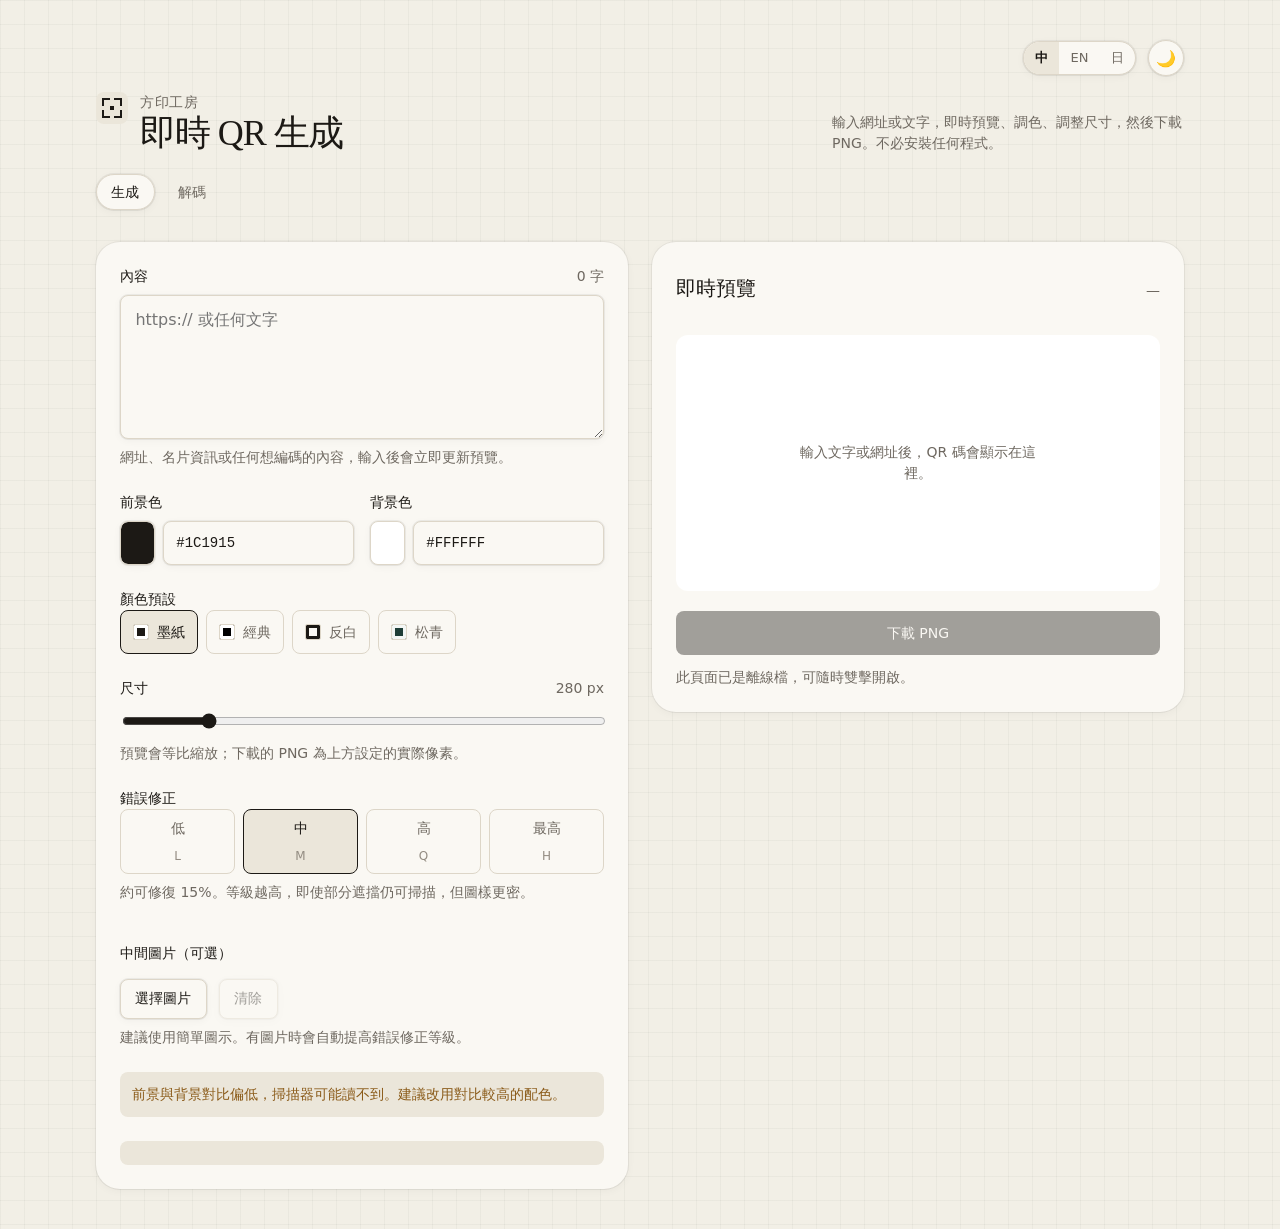
==== commit 692ad10e: "feat: add dark/light theme toggle + zh/en/ja language switch" ====
--- a/index.html
+++ b/index.html
@@ -3,7 +3,7 @@
 <head>
   <meta charset="utf-8" />
   <meta name="viewport" content="width=device-width, initial-scale=1" />
-  <meta name="color-scheme" content="light" />
+  <meta name="color-scheme" content="light dark" />
   <title>即時 QR</title>
   <style>
     :root {
@@ -22,6 +22,48 @@
       --font: "Segoe UI", "PingFang TC", "Noto Sans TC", "Microsoft JhengHei", system-ui, sans-serif;
       --display: Georgia, "Iowan Old Style", "Songti TC", serif;
     }
+    [data-theme="dark"] {
+      --bg: #141210;
+      --surface: #1e1b17;
+      --surface-2: #2a2520;
+      --fg: #f2efe6;
+      --muted: #a8a29a;
+      --subtle: #78716c;
+      --border: #3f3a32;
+      --danger: #f87171;
+      --warn: #fbbf24;
+      --shadow: 0 0 0 1px rgba(242,239,230,.06), 0 1px 2px -1px rgba(0,0,0,.3), 0 2px 8px 0 rgba(0,0,0,.25);
+    }
+    [data-theme="dark"] body {
+      background-image:
+        linear-gradient(to right, rgba(242,239,230,.04) 1px, transparent 1px),
+        linear-gradient(to bottom, rgba(242,239,230,.04) 1px, transparent 1px);
+    }
+    .top-bar {
+      display: flex; justify-content: flex-end; align-items: center; gap: .75rem;
+      margin-bottom: 1rem; flex-wrap: wrap;
+    }
+    .lang-switch {
+      display: inline-flex; border: 1px solid var(--border); border-radius: 999px;
+      overflow: hidden; background: var(--surface); box-shadow: var(--shadow);
+    }
+    .lang-btn {
+      border: 0; background: transparent; color: var(--muted); font: inherit;
+      font-size: .8125rem; font-weight: 500; height: 2rem; padding: 0 .7rem;
+      cursor: pointer;
+    }
+    .lang-btn:hover { color: var(--fg); background: var(--surface-2); }
+    .lang-btn.active {
+      color: var(--fg); background: var(--surface-2); font-weight: 600;
+    }
+    .theme-btn {
+      width: 2.25rem; height: 2.25rem; border: 1px solid var(--border);
+      border-radius: 999px; background: var(--surface); color: var(--fg);
+      font-size: 1rem; display: inline-flex; align-items: center; justify-content: center;
+      box-shadow: var(--shadow); cursor: pointer;
+    }
+    .theme-btn:hover { background: var(--surface-2); }
+
     * { box-sizing: border-box; }
     html, body { margin: 0; min-height: 100dvh; background: var(--bg); color: var(--fg); }
     body {
@@ -151,6 +193,14 @@
 </head>
 <body>
   <div class="wrap">
+    <div class="top-bar">
+      <div class="lang-switch" role="group" aria-label="Language">
+        <button type="button" class="lang-btn active" data-lang="zh" aria-pressed="true">中</button>
+        <button type="button" class="lang-btn" data-lang="en" aria-pressed="false">EN</button>
+        <button type="button" class="lang-btn" data-lang="ja" aria-pressed="false">日</button>
+      </div>
+      <button type="button" class="theme-btn" id="theme-toggle" aria-label="Toggle dark / light theme" title="Theme">🌙</button>
+    </div>
     <header>
       <div class="brand">
         <svg class="mark" viewBox="0 0 32 32" aria-hidden="true">
@@ -158,15 +208,15 @@
           <path fill="#1c1915" d="M6 6h8v2H8v6H6V6zm12 0h8v8h-2V8h-6V6zM6 18h2v6h6v2H6v-8zm18 6h-6v2h8v-8h-2v6zM14 14h4v4h-4z"/>
         </svg>
         <div>
-          <p class="kicker">方印工房</p>
-          <h1>即時 QR 生成</h1>
+          <p class="kicker" data-i18n="kicker">方印工房</p>
+          <h1 data-i18n="title">即時 QR 生成</h1>
         </div>
       </div>
-      <p class="lede">輸入網址或文字，即時預覽、調色、調整尺寸，然後下載 PNG。不必安裝任何程式。</p>
+      <p class="lede" data-i18n="lede">輸入網址或文字，<span data-i18n="preview-heading">即時預覽</span>、調色、調整尺寸，然後<span data-i18n="btn-download">下載 PNG</span>。不必安裝任何程式。</p>
     </header>
     <nav class="tabs" aria-label="功能切換">
-      <a href="index.html" class="active" aria-current="page">生成</a>
-      <a href="decode.html">解碼</a>
+      <a href="index.html" class="active" aria-current="page" data-i18n="tab-gen">生成</a>
+      <a href="decode.html" data-i18n="tab-decode">解碼</a>
     </nav>
 
     <main>
@@ -175,22 +225,22 @@
         <div class="stack">
           <div class="field">
             <div class="row">
-              <label for="content">內容</label>
+              <label for="content" data-i18n="label-content">內容</label>
               <span class="count" id="count">0 字</span>
             </div>
             <textarea id="content" placeholder="https:// 或任何文字" aria-describedby="content-hint" spellcheck="false" autocomplete="off"></textarea>
-            <p class="hint" id="content-hint">網址、名片資訊或任何想編碼的內容，輸入後會立即更新預覽。</p>
+            <p class="hint" id="content-hint"><span data-i18n="hint-content">網址、名片資訊或任何想編碼的內容，輸入後會立即更新預覽。</span></p>
           </div>
           <div class="colors">
             <div class="field">
-              <label for="fg">前景色</label>
+              <label for="fg" data-i18n="label-fg">前景色</label>
               <div class="swatch-row">
                 <input id="fg" type="color" value="#1c1915" />
                 <input id="fg-hex" type="text" value="#1c1915" aria-label="前景色色碼" spellcheck="false" autocapitalize="off" />
               </div>
             </div>
             <div class="field">
-              <label for="bg">背景色</label>
+              <label for="bg" data-i18n="label-bg">背景色</label>
               <div class="swatch-row">
                 <input id="bg" type="color" value="#ffffff" />
                 <input id="bg-hex" type="text" value="#ffffff" aria-label="背景色色碼" spellcheck="false" autocapitalize="off" />
@@ -198,39 +248,39 @@
             </div>
           </div>
           <fieldset>
-            <legend>顏色預設</legend>
+            <legend><span data-i18n="presets">顏色預設</span></legend>
             <div class="presets" id="presets"></div>
           </fieldset>
           <div class="field">
             <div class="row">
-              <label for="size">尺寸</label>
+              <label for="size" data-i18n="label-size">尺寸</label>
               <span class="count" id="size-label">280 px</span>
             </div>
             <input id="size" type="range" min="128" max="1024" step="8" value="280" aria-valuetext="280 像素" />
-            <p class="hint">預覽會等比縮放；下載的 PNG 為上方設定的實際像素。</p>
+            <p class="hint"><span data-i18n="hint-size">預覽會等比縮放；下載的 PNG 為上方設定的實際像素。</span></p>
           </div>
           <fieldset>
-            <legend id="ecc-legend">錯誤修正</legend>
+            <legend id="ecc-legend"><span data-i18n="ecc-legend">錯誤修正</span></legend>
             <div class="ecc" role="radiogroup" aria-labelledby="ecc-legend">
-              <label class="ecc-opt"><input type="radio" name="ecc" value="L" /><span>低</span><small>L</small></label>
-              <label class="ecc-opt"><input type="radio" name="ecc" value="M" checked /><span>中</span><small>M</small></label>
-              <label class="ecc-opt"><input type="radio" name="ecc" value="Q" /><span>高</span><small>Q</small></label>
-              <label class="ecc-opt"><input type="radio" name="ecc" value="H" /><span>最高</span><small>H</small></label>
+              <label class="ecc-opt"><input type="radio" name="ecc" value="L" /><span data-i18n="ecc-L">低</span><small>L</small></label>
+              <label class="ecc-opt"><input type="radio" name="ecc" value="M" checked /><span data-i18n="ecc-M">中</span><small>M</small></label>
+              <label class="ecc-opt"><input type="radio" name="ecc" value="Q" /><span data-i18n="ecc-Q">高</span><small>Q</small></label>
+              <label class="ecc-opt"><input type="radio" name="ecc" value="H" /><span data-i18n="ecc-H">最高</span><small>H</small></label>
             </div>
-            <p class="hint" id="ecc-hint">約可修復 15%。等級越高，即使部分遮擋仍可掃描，但圖樣更密。</p>
+            <p class="hint" id="ecc-hint"><span data-i18n="ecc-hint">約可修復 15%。等級越高，即使部分遮擋仍可掃描，但圖樣更密。</span></p>
           </fieldset>
 
           <div class="field" style="margin-top:1rem">
-            <label>中間圖片（可選）</label>
+            <label><span data-i18n="label-center">中間圖片（可選）</span></label>
             <div style="display:flex;gap:.75rem;align-items:center;flex-wrap:wrap;margin-top:.4rem">
               <img id="center-preview" style="width:52px;height:52px;border-radius:8px;border:1px solid var(--border);object-fit:contain;display:none;background:var(--surface-2)" alt="">
-              <button type="button" class="btn btn-ghost" id="btn-center-img" style="flex:0 0 auto;height:2.5rem;padding:0 .9rem">選擇圖片</button>
-              <button type="button" class="btn btn-ghost" id="btn-clear-center" style="flex:0 0 auto;height:2.5rem;padding:0 .9rem" disabled>清除</button>
+              <button type="button" class="btn btn-ghost" id="btn-center-img" style="flex:0 0 auto;height:2.5rem;padding:0 .9rem"><span data-i18n="btn-center">選擇圖片</span></button>
+              <button type="button" class="btn btn-ghost" id="btn-clear-center" style="flex:0 0 auto;height:2.5rem;padding:0 .9rem" disabled><span data-i18n="btn-clear">清除</span></button>
               <input type="file" id="center-input" accept="image/*" hidden>
             </div>
-            <p class="hint">建議使用簡單圖示。有圖片時會自動提高錯誤修正等級。</p>
+            <p class="hint"><span data-i18n="hint-center">建議使用簡單圖示。有圖片時會自動提高錯誤修正等級。</span></p>
           </div>
-          <p class="alert warn" id="contrast-warn" hidden>前景與背景對比偏低，掃描器可能讀不到。建議改用對比較高的配色。</p>
+          <p class="alert warn" id="contrast-warn" hidden><span data-i18n="warn-contrast">前景與背景對比偏低，掃描器可能讀不到。建議改用對比較高的配色。</span></p>
           <p class="alert err" id="error" hidden></p>
         </div>
       </section>
@@ -241,12 +291,12 @@
         </div>
         <div class="stage" id="stage">
           <canvas id="qr" hidden></canvas>
-          <p class="empty" id="empty">輸入文字或網址後，QR 碼會顯示在這裡。</p>
+          <p class="empty" id="empty"><span data-i18n="empty">輸入文字或網址後，QR 碼會顯示在這裡。</span></p>
         </div>
         <div class="actions">
           <button class="btn btn-primary" id="download" type="button" disabled>下載 PNG</button>
         </div>
-        <p class="hint" style="margin-top:12px">此頁面已是離線檔，可隨時雙擊開啟。</p>
+        <p class="hint" style="margin-top:12px"><span data-i18n="offline-hint">此頁面已是離線檔，可隨時雙擊開啟。</span></p>
         <p class="sr-only" id="status" role="status" aria-live="polite">請輸入內容以產生 QR 碼</p>
       </section>
     </main>
@@ -262,11 +312,151 @@
 </script>
   <script>
     (function () {
+
+      // ===== Theme & i18n =====
+      var I18N = {
+        zh: {
+          "kicker": "方印工房",
+          "title": "即時 QR 生成",
+          "lede": "輸入網址或文字，即時預覽、調色、調整尺寸，然後下載 PNG。不必安裝任何程式。",
+          "tab-gen": "生成",
+          "tab-decode": "解碼",
+          "label-content": "內容",
+          "hint-content": "網址、名片資訊或任何想編碼的內容，輸入後會立即更新預覽。",
+          "label-fg": "前景色",
+          "label-bg": "背景色",
+          "presets": "顏色預設",
+          "label-size": "尺寸",
+          "hint-size": "預覽會等比縮放；下載的 PNG 為上方設定的實際像素。",
+          "ecc-legend": "錯誤修正",
+          "ecc-hint": "約可修復 15%。等級越高，即使部分遮擋仍可掃描，但圖樣更密。",
+          "ecc-L": "低", "ecc-M": "中", "ecc-Q": "高", "ecc-H": "最高",
+          "label-center": "中間圖片（可選）",
+          "btn-center": "選擇圖片",
+          "btn-clear": "清除",
+          "hint-center": "建議使用簡單圖示。有圖片時會自動提高錯誤修正等級。",
+          "warn-contrast": "前景與背景對比偏低，掃描器可能讀不到。建議改用對比較高的配色。",
+          "preview-heading": "即時預覽",
+          "empty": "輸入文字或網址後，QR 碼會顯示在這裡。",
+          "btn-download": "下載 PNG",
+          "offline-hint": "此頁面已是離線檔，可隨時雙擊開啟。",
+          "count-suffix": " 字",
+          "status-ready": "請輸入內容以產生 QR 碼",
+          "err-long": "內容過長，請縮短文字，或改用較低的錯誤修正等級。",
+          "err-generic": "無法產生 QR 碼，請檢查內容後再試。",
+          "preset-ink": "墨紙", "preset-classic": "經典", "preset-invert": "反白", "preset-pine": "松青"
+        },
+        en: {
+          "kicker": "Fangyin Studio",
+          "title": "Live QR Generator",
+          "lede": "Enter a URL or text, preview instantly, adjust colors & size, then download PNG. No install needed.",
+          "tab-gen": "Generate",
+          "tab-decode": "Decode",
+          "label-content": "Content",
+          "hint-content": "URL, contact info or any text. Preview updates immediately.",
+          "label-fg": "Foreground",
+          "label-bg": "Background",
+          "presets": "Color presets",
+          "label-size": "Size",
+          "hint-size": "Preview scales proportionally; downloaded PNG uses the pixel size set above.",
+          "ecc-legend": "Error correction",
+          "ecc-hint": "Recovers ~15%. Higher levels tolerate more damage but make the pattern denser.",
+          "ecc-L": "Low", "ecc-M": "Med", "ecc-Q": "High", "ecc-H": "Max",
+          "label-center": "Center image (optional)",
+          "btn-center": "Choose image",
+          "btn-clear": "Clear",
+          "hint-center": "Prefer simple icons. Error correction is raised automatically when an image is present.",
+          "warn-contrast": "Low contrast between foreground and background. Scanners may fail. Prefer higher contrast.",
+          "preview-heading": "Live preview",
+          "empty": "Enter text or a URL and the QR code will appear here.",
+          "btn-download": "Download PNG",
+          "offline-hint": "This page is fully offline — open it anytime by double-click.",
+          "count-suffix": " chars",
+          "status-ready": "Enter content to generate a QR code",
+          "err-long": "Content too long. Shorten the text or choose a lower error-correction level.",
+          "err-generic": "Unable to generate QR code. Please check the content.",
+          "preset-ink": "Ink", "preset-classic": "Classic", "preset-invert": "Invert", "preset-pine": "Pine"
+        },
+        ja: {
+          "kicker": "方印工房",
+          "title": "リアルタイム QR 生成",
+          "lede": "URL やテキストを入力すると即時プレビュー。色・サイズを調整して PNG をダウンロード。インストール不要。",
+          "tab-gen": "生成",
+          "tab-decode": "読取",
+          "label-content": "内容",
+          "hint-content": "URL・名刺情報・任意のテキスト。入力後すぐにプレビューが更新されます。",
+          "label-fg": "前景色",
+          "label-bg": "背景色",
+          "presets": "カラープリセット",
+          "label-size": "サイズ",
+          "hint-size": "プレビューは比例縮小されます。ダウンロード PNG は上で設定した実ピクセルです。",
+          "ecc-legend": "誤り訂正",
+          "ecc-hint": "約15%修復可能。等級が高いほど損傷に強いですが、模様が密になります。",
+          "ecc-L": "低", "ecc-M": "中", "ecc-Q": "高", "ecc-H": "最高",
+          "label-center": "中央画像（任意）",
+          "btn-center": "画像を選択",
+          "btn-clear": "クリア",
+          "hint-center": "シンプルなアイコン推奨。画像がある場合は誤り訂正レベルが自動で上がります。",
+          "warn-contrast": "前景と背景のコントラストが低いため、読み取れない可能性があります。",
+          "preview-heading": "リアルタイムプレビュー",
+          "empty": "テキストまたは URL を入力すると QR コードがここに表示されます。",
+          "btn-download": "PNG をダウンロード",
+          "offline-hint": "このページは完全オフライン対応。いつでもダブルクリックで開けます。",
+          "count-suffix": " 文字",
+          "status-ready": "内容を入力して QR コードを生成",
+          "err-long": "内容が長すぎます。テキストを短くするか、誤り訂正レベルを下げてください。",
+          "err-generic": "QRコードを生成できません。内容を確認してください。",
+          "preset-ink": "墨紙", "preset-classic": "クラシック", "preset-invert": "反転", "preset-pine": "松青"
+        }
+      };
+
+      function getLang() {
+        return localStorage.getItem("qr-lang") || "zh";
+      }
+      function setLang(lang) {
+        if (!I18N[lang]) lang = "zh";
+        localStorage.setItem("qr-lang", lang);
+        document.documentElement.lang = lang === "zh" ? "zh-Hant" : lang;
+        var dict = I18N[lang];
+        document.querySelectorAll("[data-i18n]").forEach(function (el) {
+          var key = el.getAttribute("data-i18n");
+          if (dict[key] != null) el.textContent = dict[key];
+        });
+        // update title
+        document.title = dict["title"] || "Live QR";
+        // update lang buttons
+        document.querySelectorAll(".lang-btn").forEach(function (btn) {
+          var active = btn.getAttribute("data-lang") === lang;
+          btn.classList.toggle("active", active);
+          btn.setAttribute("aria-pressed", active ? "true" : "false");
+        });
+        // update dynamic count suffix if needed
+        if (window._updateCount) window._updateCount();
+        // update ECC hint base
+        if (window._updateEccHint) window._updateEccHint();
+      }
+
+      function getTheme() {
+        return localStorage.getItem("qr-theme") || "light";
+      }
+      function setTheme(theme) {
+        if (theme !== "dark" && theme !== "light") theme = "light";
+        localStorage.setItem("qr-theme", theme);
+        document.documentElement.setAttribute("data-theme", theme);
+        var btn = document.getElementById("theme-toggle");
+        if (btn) btn.textContent = theme === "dark" ? "☀️" : "🌙";
+      }
+
+      // init early
+      setTheme(getTheme());
+      // lang applied after DOM ready, but we are already inside DOMContent essentially
+
+
       var PRESETS = [
-        { name: "墨紙", fg: "#1c1915", bg: "#ffffff" },
-        { name: "經典", fg: "#000000", bg: "#ffffff" },
-        { name: "反白", fg: "#faf8f3", bg: "#1c1915" },
-        { name: "松青", fg: "#1e3d36", bg: "#f3f6f4" }
+        { nameKey: "preset-ink", fg: "#1c1915", bg: "#ffffff" },
+        { nameKey: "preset-classic", fg: "#000000", bg: "#ffffff" },
+        { nameKey: "preset-invert", fg: "#faf8f3", bg: "#1c1915" },
+        { nameKey: "preset-pine", fg: "#1e3d36", bg: "#f3f6f4" }
       ];
       var HINTS = { L: "約可修復 7%", M: "約可修復 15%", Q: "約可修復 25%", H: "約可修復 30%" };
       var content = document.getElementById("content");
@@ -352,7 +542,10 @@
         dot.style.background = preset.fg;
         dot.style.boxShadow = "inset 0 0 0 3px " + preset.bg;
         btn.appendChild(dot);
-        btn.appendChild(document.createTextNode(preset.name));
+        var nameSpan = document.createElement("span");
+        nameSpan.setAttribute("data-i18n", preset.nameKey);
+        nameSpan.textContent = (I18N[getLang()] || I18N.zh)[preset.nameKey] || preset.nameKey;
+        btn.appendChild(nameSpan);
         btn.addEventListener("click", function () {
           fg.value = preset.fg; bg.value = preset.bg;
           fgHex.value = preset.fg; bgHex.value = preset.bg;
@@ -369,11 +562,15 @@
       }
       function render() {
         var text = content.value.trim();
-        count.textContent = text.length + " 字";
+        var dict = I18N[getLang()] || I18N.zh;
+        count.textContent = text.length + (dict["count-suffix"] || " 字");
         sizeLabel.textContent = size.value + " px";
-        size.setAttribute("aria-valuetext", size.value + " 像素");
+        size.setAttribute("aria-valuetext", size.value + " px");
         stage.style.background = bg.value;
-        eccHint.textContent = HINTS[ecc()] + "。等級越高，即使部分遮擋仍可掃描，但圖樣更密。";
+        var baseHint = dict["ecc-hint"] || "";
+        // keep simple: use the full translated hint, or append recovery rate
+        var recovery = { L: "7%", M: "15%", Q: "25%", H: "30%" };
+        eccHint.textContent = baseHint; // full translated already
         warnEl.hidden = contrast(fg.value, bg.value) >= 4.5;
         updatePresets();
         if (!text) {
@@ -383,7 +580,7 @@
           ready = false;
           dim.textContent = "—";
           errorEl.hidden = true;
-          setStatus("請輸入內容以產生 QR 碼");
+          setStatus(dict["status-ready"] || "請輸入內容以產生 QR 碼");
           return;
         }
         var useEcc = ecc();
@@ -429,9 +626,10 @@
           download.disabled = true;
           ready = false;
           dim.textContent = "—";
+          var dict = I18N[getLang()] || I18N.zh;
           var msg = err && /too big/i.test(String(err.message || err))
-            ? "內容過長，請縮短文字，或改用較低的錯誤修正等級。"
-            : "無法產生 QR 碼，請檢查內容後再試。";
+            ? (dict["err-long"] || "內容過長，請縮短文字，或改用較低的錯誤修正等級。")
+            : (dict["err-generic"] || "無法產生 QR 碼，請檢查內容後再試。");
           errorEl.hidden = false;
           errorEl.textContent = msg;
           setStatus(msg);
@@ -490,6 +688,20 @@
         }
       }
 
+      // Theme & language controls
+      document.getElementById("theme-toggle").addEventListener("click", function () {
+        setTheme(getTheme() === "dark" ? "light" : "dark");
+      });
+      document.querySelectorAll(".lang-btn").forEach(function (btn) {
+        btn.addEventListener("click", function () {
+          setLang(btn.getAttribute("data-lang"));
+          render(); // refresh dynamic texts
+        });
+      });
+
+      // apply saved language
+      setLang(getLang());
+
       render();
     })();
   </script>
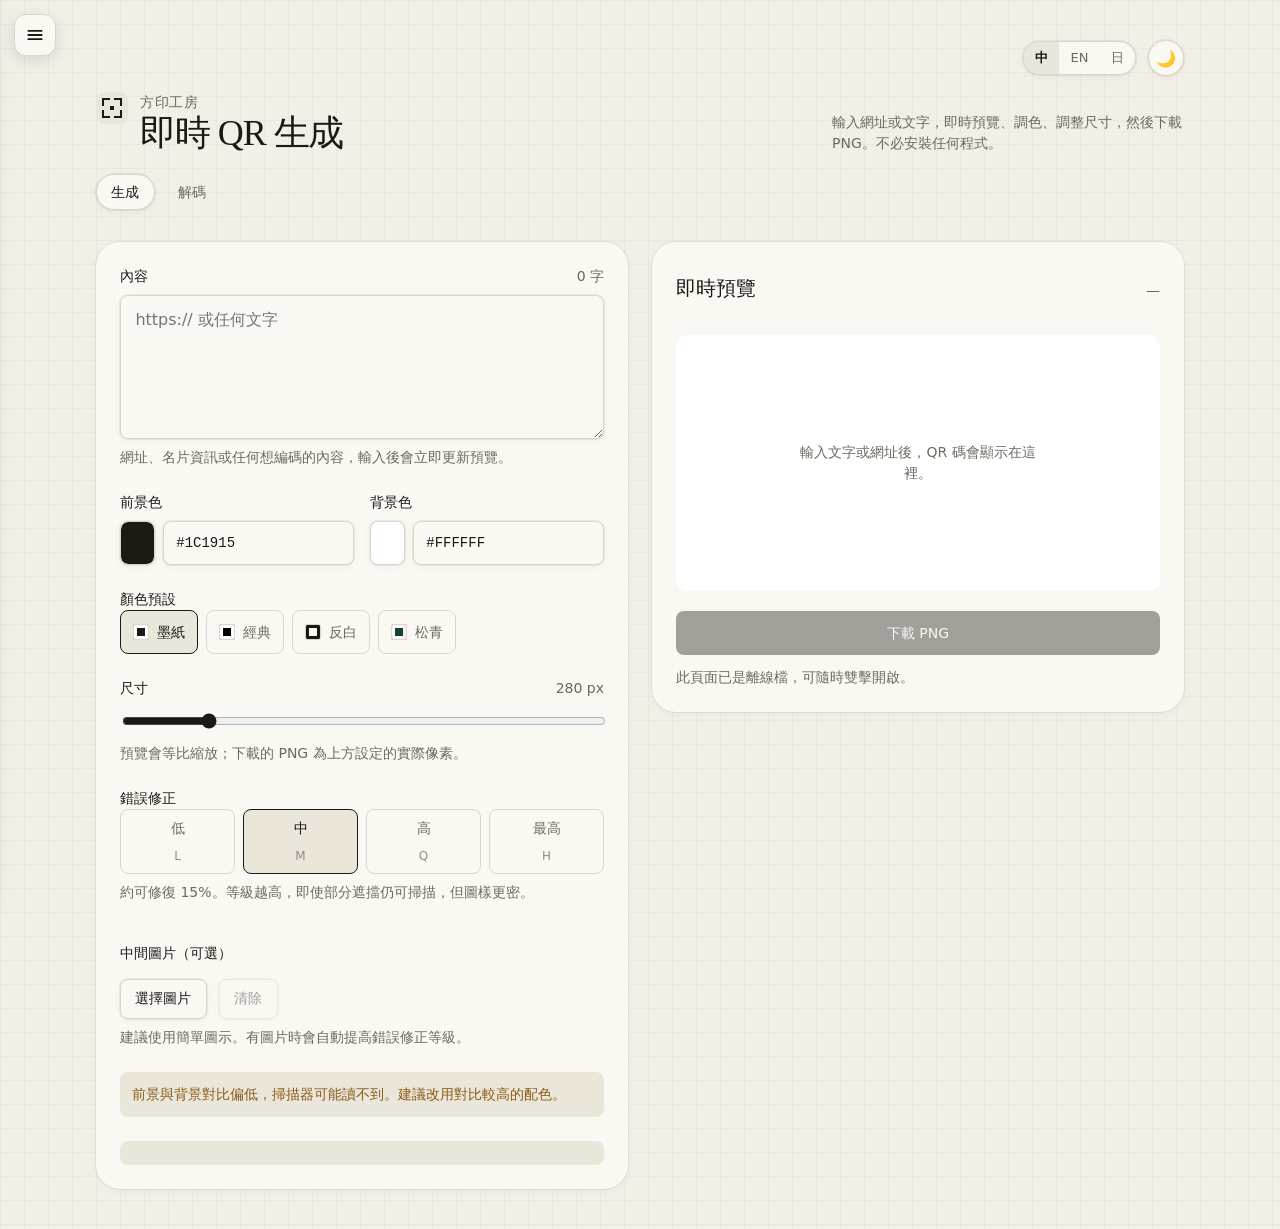
==== commit 596802e7: "Add left drawer menu to QR generator" ====
--- a/index.html
+++ b/index.html
@@ -190,8 +190,43 @@
       box-shadow: var(--shadow);
     }
 </style>
+  <link rel="stylesheet" href="shared/drawer.css">
 </head>
 <body>
+
+  <!-- 共用左側選單 -->
+  <button type="button" class="menu-fab" id="menu-fab" aria-label="開啟選單" onclick="openDrawer()">
+    <svg viewBox="0 0 24 24" fill="none" stroke="currentColor" stroke-width="2.2" stroke-linecap="round">
+      <path d="M4 7h16M4 12h16M4 17h16"/>
+    </svg>
+  </button>
+  <div class="drawer-overlay" id="drawer-overlay" onclick="closeDrawer()"></div>
+  <aside class="drawer" id="drawer" role="dialog" aria-label="選單">
+    <div class="drawer-header">
+      <span class="drawer-title">選單</span>
+      <button type="button" class="drawer-close" aria-label="關閉" onclick="closeDrawer()">×</button>
+    </div>
+    <nav class="drawer-nav">
+      <a href="index.html" onclick="closeDrawer()">即時 QR 生成</a>
+      <a href="decode.html" onclick="closeDrawer()">QR 解碼</a>
+    </nav>
+    <div class="drawer-section">
+      <div class="drawer-section-title">其它</div>
+      <nav class="drawer-nav">
+        <a href="https://aaa1223hk.github.io/Pokemon-Ability-Value-Calculator/" target="_blank" rel="noopener">寶可夢數值計算器</a>
+        <a href="https://aaa1223hk.github.io/Game-Probability-Calculator/" target="_blank" rel="noopener">遊戲機率模擬器</a>
+        <a href="https://aaa1223hk.github.io/Game-lottery-calculator/" target="_blank" rel="noopener">抽蛋計算器</a>
+        <a href="https://aaa1223hk.github.io/DN-3-color-beans/" target="_blank" rel="noopener">龍之谷3色豆集古代最佳化</a>
+      </nav>
+    </div>
+    <div class="drawer-footer">
+      <button type="button" id="theme-toggle-drawer" class="theme-in-drawer" aria-label="切換深色模式" title="切換深色模式">
+        <span class="theme-toggle-icon">🌙</span>
+        <span class="theme-toggle-text">深色模式</span>
+      </button>
+    </div>
+  </aside>
+
   <div class="wrap">
     <div class="top-bar">
       <div class="lang-switch" role="group" aria-label="Language">
@@ -286,16 +321,15 @@
       </section>
       <section class="card preview" id="preview" aria-labelledby="preview-heading">
         <div class="preview-head">
-          <h2 id="preview-heading">即時預覽</h2>
-          <p class="count" id="dim">—</p>
+		<h2 id="preview-heading" data-i18n="preview-heading">即時預覽</h2>
+		<p class="count" id="dim">—</p>
         </div>
         <div class="stage" id="stage">
           <canvas id="qr" hidden></canvas>
           <p class="empty" id="empty"><span data-i18n="empty">輸入文字或網址後，QR 碼會顯示在這裡。</span></p>
         </div>
         <div class="actions">
-          <button class="btn btn-primary" id="download" type="button" disabled>下載 PNG</button>
-        </div>
+		<button class="btn btn-primary" id="download" type="button" disabled data-i18n="btn-download">下載 PNG</button>        </div>
         <p class="hint" style="margin-top:12px"><span data-i18n="offline-hint">此頁面已是離線檔，可隨時雙擊開啟。</span></p>
         <p class="sr-only" id="status" role="status" aria-live="polite">請輸入內容以產生 QR 碼</p>
       </section>
@@ -705,5 +739,6 @@
       render();
     })();
   </script>
+  <script src="shared/drawer.js"></script>
 </body>
 </html>
--- a/shared/drawer.css
+++ b/shared/drawer.css
@@ -0,0 +1,173 @@
+/* ===== 共用左側浮動選單 (drawer) ===== */
+/* 可直接 copy 到其他工具頁使用 */
+
+.menu-fab {
+  position: fixed;
+  top: 0.85rem;
+  left: 0.85rem;
+  z-index: 100;
+  width: 42px;
+  height: 42px;
+  border-radius: 12px;
+  border: 1px solid var(--border, #e2e8f0);
+  background: var(--card, var(--surface, #ffffff));
+  color: var(--text, var(--fg, #1a1a2e));
+  cursor: pointer;
+  display: flex;
+  align-items: center;
+  justify-content: center;
+  box-shadow: 0 4px 14px rgba(15, 23, 42, 0.12);
+  transition: background .15s, border-color .15s, box-shadow .15s;
+}
+.menu-fab:hover {
+  border-color: var(--accent, var(--fg, #3b82f6));
+  color: var(--accent, var(--fg, #3b82f6));
+  box-shadow: 0 6px 18px rgba(59, 130, 246, 0.18);
+}
+.menu-fab svg { width: 20px; height: 20px; }
+
+body.dark-theme .menu-fab {
+  box-shadow: 0 4px 16px rgba(0,0,0,.35);
+}
+
+.drawer-overlay {
+  position: fixed;
+  inset: 0;
+  background: rgba(15, 23, 42, 0.35);
+  z-index: 110;
+  opacity: 0;
+  visibility: hidden;
+  transition: opacity .2s, visibility .2s;
+}
+body.dark-theme .drawer-overlay { background: rgba(0,0,0,.55); }
+.drawer-overlay.open {
+  opacity: 1;
+  visibility: visible;
+}
+
+.drawer {
+  position: fixed;
+  top: 0;
+  left: 0;
+  height: 100%;
+  width: min(280px, 82vw);
+  background: var(--card, var(--surface, #ffffff));
+  z-index: 120;
+  transform: translateX(-105%);
+  transition: transform .25s ease;
+  box-shadow: 4px 0 24px rgba(15, 23, 42, 0.12);
+  display: flex;
+  flex-direction: column;
+  padding: 1.25rem 1rem 1.5rem;
+}
+body.dark-theme .drawer {
+  background: #121925;
+  box-shadow: 4px 0 28px rgba(0,0,0,.45);
+}
+.drawer.open { transform: translateX(0); }
+
+.drawer-header {
+  display: flex;
+  align-items: center;
+  justify-content: space-between;
+  margin-bottom: 1.25rem;
+  padding-bottom: 0.75rem;
+  border-bottom: 1px solid var(--border, #e2e8f0);
+}
+.drawer-title { font-size: 1rem; font-weight: 700; }
+.drawer-close {
+  width: 32px; height: 32px; border: none; background: transparent;
+  color: var(--muted, #5c6b7a); cursor: pointer; border-radius: 8px;
+  font-size: 1.25rem; line-height: 1;
+}
+.drawer-close:hover { background: rgba(0,0,0,.05); color: var(--text, var(--fg, #1a1a2e)); }
+body.dark-theme .drawer-close:hover { background: rgba(255,255,255,.06); }
+
+.drawer-nav {
+  display: flex;
+  flex-direction: column;
+  gap: 0.4rem;
+}
+.drawer-nav a {
+  display: block;
+  padding: 0.7rem 0.85rem;
+  border-radius: 10px;
+  border: 1px solid transparent;
+  color: var(--text, var(--fg, #1a1a2e));
+  text-decoration: none;
+  font-size: 0.95rem;
+  font-weight: 500;
+  transition: background .15s, border-color .15s, color .15s;
+}
+.drawer-nav a:hover {
+  background: rgba(59, 130, 246, 0.08);
+  border-color: rgba(59, 130, 246, 0.25);
+  color: var(--accent, var(--fg, #3b82f6));
+}
+.drawer-nav a.active {
+  background: rgba(59, 130, 246, 0.12);
+  border-color: rgba(59, 130, 246, 0.35);
+  color: var(--accent, var(--fg, #3b82f6));
+  font-weight: 600;
+}
+body.dark-theme .drawer-nav a:hover {
+  background: rgba(110, 168, 255, 0.1);
+  border-color: rgba(110, 168, 255, 0.3);
+}
+body.dark-theme .drawer-nav a.active {
+  background: rgba(110, 168, 255, 0.14);
+  border-color: rgba(110, 168, 255, 0.35);
+}
+
+/* 區塊標題（例如「其它」） */
+.drawer-section {
+  margin-top: 1.25rem;
+  padding-top: 0.75rem;
+  border-top: 1px solid var(--border, #e2e8f0);
+}
+.drawer-section-title {
+  font-size: 0.75rem;
+  font-weight: 600;
+  color: var(--muted, #5c6b7a);
+  letter-spacing: 0.04em;
+  text-transform: uppercase;
+  padding: 0 0.85rem 0.5rem;
+  margin-bottom: 0.15rem;
+}
+.drawer-section .drawer-nav {
+  gap: 0.35rem;
+}
+
+.drawer-footer {
+  margin-top: auto;
+  padding-top: 0.75rem;
+  border-top: 1px solid var(--border, #e2e8f0);
+}
+.theme-in-drawer {
+  display: flex;
+  align-items: center;
+  gap: 0.65rem;
+  width: 100%;
+  padding: 0.7rem 0.85rem;
+  border-radius: 10px;
+  border: 1px solid transparent;
+  background: transparent;
+  color: var(--text, var(--fg, #1a1a2e));
+  font-size: 0.95rem;
+  font-weight: 500;
+  cursor: pointer;
+  text-align: left;
+  font-family: inherit;
+}
+.theme-in-drawer:hover {
+  background: rgba(59, 130, 246, 0.08);
+  border-color: rgba(59, 130, 246, 0.25);
+  color: var(--accent, var(--fg, #3b82f6));
+}
+body.dark-theme .theme-in-drawer:hover {
+  background: rgba(110, 168, 255, 0.1);
+  border-color: rgba(110, 168, 255, 0.3);
+}
+
+/* 若頁面有舊的右上角主題按鈕，可隱藏 */
+.theme-toggle { display: none !important; }
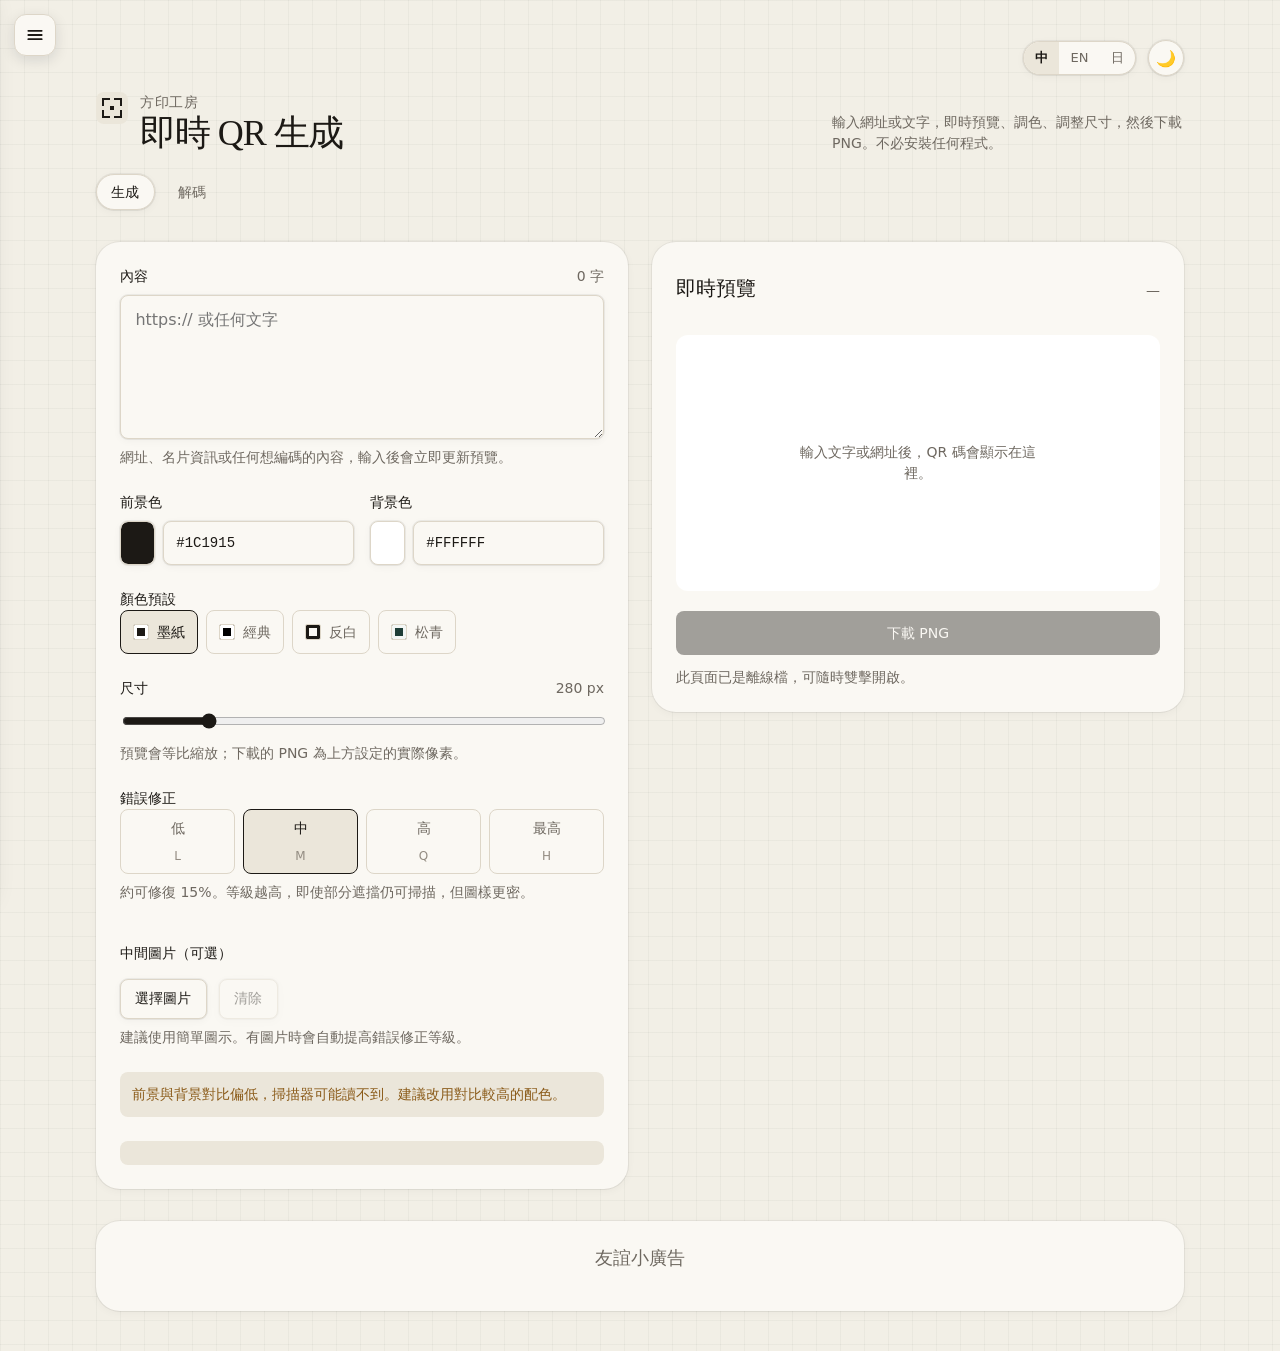
==== commit 0b951bae: "Add AdSense friend-ad block at bottom of QR generator" ====
--- a/index.html
+++ b/index.html
@@ -191,9 +191,12 @@
     }
 </style>
   <link rel="stylesheet" href="shared/drawer.css">
+  <script async src="https://pagead2.googlesyndication.com/pagead/js/adsbygoogle.js?client=ca-pub-5098041229443474"
+     crossorigin="anonymous"></script>
 </head>
 <body>
 
+  
   <!-- 共用左側選單 -->
   <button type="button" class="menu-fab" id="menu-fab" aria-label="開啟選單" onclick="openDrawer()">
     <svg viewBox="0 0 24 24" fill="none" stroke="currentColor" stroke-width="2.2" stroke-linecap="round">
@@ -203,29 +206,30 @@
   <div class="drawer-overlay" id="drawer-overlay" onclick="closeDrawer()"></div>
   <aside class="drawer" id="drawer" role="dialog" aria-label="選單">
     <div class="drawer-header">
-      <span class="drawer-title">選單</span>
+      <span class="drawer-title" data-i18n="menu-title">選單</span>
       <button type="button" class="drawer-close" aria-label="關閉" onclick="closeDrawer()">×</button>
     </div>
     <nav class="drawer-nav">
-      <a href="index.html" onclick="closeDrawer()">即時 QR 生成</a>
-      <a href="decode.html" onclick="closeDrawer()">QR 解碼</a>
+      <a href="index.html" onclick="closeDrawer()" data-i18n="menu-gen">即時 QR 生成</a>
+      <a href="decode.html" onclick="closeDrawer()" data-i18n="menu-decode">即時 QR 解碼</a>
     </nav>
     <div class="drawer-section">
-      <div class="drawer-section-title">其它</div>
+      <div class="drawer-section-title" data-i18n="menu-other">其它</div>
       <nav class="drawer-nav">
-        <a href="https://aaa1223hk.github.io/Pokemon-Ability-Value-Calculator/" target="_blank" rel="noopener">寶可夢數值計算器</a>
-        <a href="https://aaa1223hk.github.io/Game-Probability-Calculator/" target="_blank" rel="noopener">遊戲機率模擬器</a>
-        <a href="https://aaa1223hk.github.io/Game-lottery-calculator/" target="_blank" rel="noopener">抽蛋計算器</a>
-        <a href="https://aaa1223hk.github.io/DN-3-color-beans/" target="_blank" rel="noopener">龍之谷3色豆集古代最佳化</a>
+        <a href="https://aaa1223hk.github.io/Pokemon-Ability-Value-Calculator/" target="_blank" rel="noopener" data-i18n="menu-pokemon">寶可夢數值計算器</a>
+        <a href="https://aaa1223hk.github.io/Game-Probability-Calculator/" target="_blank" rel="noopener" data-i18n="menu-prob">遊戲機率模擬器</a>
+        <a href="https://aaa1223hk.github.io/Game-lottery-calculator/" target="_blank" rel="noopener" data-i18n="menu-gacha">抽蛋計算器</a>
+        <a href="https://aaa1223hk.github.io/DN-3-color-beans/" target="_blank" rel="noopener" data-i18n="menu-dn">龍之谷3色豆集古代最佳化</a>
       </nav>
     </div>
     <div class="drawer-footer">
       <button type="button" id="theme-toggle-drawer" class="theme-in-drawer" aria-label="切換深色模式" title="切換深色模式">
         <span class="theme-toggle-icon">🌙</span>
-        <span class="theme-toggle-text">深色模式</span>
+        <span class="theme-toggle-text" data-i18n="menu-theme-dark">深色模式</span>
       </button>
     </div>
   </aside>
+
 
   <div class="wrap">
     <div class="top-bar">
@@ -334,6 +338,21 @@
         <p class="sr-only" id="status" role="status" aria-live="polite">請輸入內容以產生 QR 碼</p>
       </section>
     </main>
+
+    <section class="card friend-ad" style="margin-top:2rem; text-align:center;">
+      <h2 style="font-family:var(--display); font-size:1.1rem; font-weight:500; margin:0 0 1rem; color:var(--muted);" data-i18n="friend-ad">友誼小廣告</h2>
+      <script async src="https://pagead2.googlesyndication.com/pagead/js/adsbygoogle.js?client=ca-pub-5098041229443474"
+           crossorigin="anonymous"></script>
+      <ins class="adsbygoogle"
+           style="display:block; text-align:center;"
+           data-ad-layout="in-article"
+           data-ad-format="fluid"
+           data-ad-client="ca-pub-5098041229443474"
+           data-ad-slot="8188420665"></ins>
+      <script>
+           (adsbygoogle = window.adsbygoogle || []).push({});
+      </script>
+    </section>
   </div>
   <script>var QRCode=(()=>{var g=(n,t)=>()=>{try{return t||n((t={exports:{}}).exports,t),t.exports}catch(e){throw t=0,e}};var _t=g((Sn,Lt)=>{Lt.exports=function(){return typeof Promise=="function"&&Promise.prototype&&Promise.prototype.then}});var I=g(P=>{var st,Le=[0,26,44,70,100,134,172,196,242,292,346,404,466,532,581,655,733,815,901,991,1085,1156,1258,1364,1474,1588,1706,1828,1921,2051,2185,2323,2465,2611,2761,2876,3034,3196,3362,3532,3706];P.getSymbolSize=function(t){if(!t)throw new Error('"version" cannot be null or undefined');if(t<1||t>40)throw new Error('"version" should be in range from 1 to 40');return t*4+17};P.getSymbolTotalCodewords=function(t){return Le[t]};P.getBCHDigit=function(n){let t=0;for(;n!==0;)t++,n>>>=1;return t};P.setToSJISFunction=function(t){if(typeof t!="function")throw new Error('"toSJISFunc" is not a valid function.');st=t};P.isKanjiModeEnabled=function(){return typeof st<"u"};P.toSJIS=function(t){return st(t)}});var j=g(m=>{m.L={bit:1};m.M={bit:0};m.Q={bit:3};m.H={bit:2};function _e(n){if(typeof n!="string")throw new Error("Param is not a string");switch(n.toLowerCase()){case"l":case"low":return m.L;case"m":case"medium":return m.M;case"q":case"quartile":return m.Q;case"h":case"high":return m.H;default:throw new Error("Unknown EC Level: "+n)}}m.isValid=function(t){return t&&typeof t.bit<"u"&&t.bit>=0&&t.bit<4};m.from=function(t,e){if(m.isValid(t))return t;try{return _e(t)}catch{return e}}});var qt=g((Rn,Ut)=>{function xt(){this.buffer=[],this.length=0}xt.prototype={get:function(n){let t=Math.floor(n/8);return(this.buffer[t]>>>7-n%8&1)===1},put:function(n,t){for(let e=0;e<t;e++)this.putBit((n>>>t-e-1&1)===1)},getLengthInBits:function(){return this.length},putBit:function(n){let t=Math.floor(this.length/8);this.buffer.length<=t&&this.buffer.push(0),n&&(this.buffer[t]|=128>>>this.length%8),this.length++}};Ut.exports=xt});var Ft=g((Ln,Dt)=>{function k(n){if(!n||n<1)throw new Error("BitMatrix size must be defined and greater than 0");this.size=n,this.data=new Uint8Array(n*n),this.reservedBit=new Uint8Array(n*n)}k.prototype.set=function(n,t,e,r){let o=n*this.size+t;this.data[o]=e,r&&(this.reservedBit[o]=!0)};k.prototype.get=function(n,t){return this.data[n*this.size+t]};k.prototype.xor=function(n,t,e){this.data[n*this.size+t]^=e};k.prototype.isReserved=function(n,t){return this.reservedBit[n*this.size+t]};Dt.exports=k});var kt=g(G=>{var xe=I().getSymbolSize;G.getRowColCoords=function(t){if(t===1)return[];let e=Math.floor(t/7)+2,r=xe(t),o=r===145?26:Math.ceil((r-13)/(2*e-2))*2,i=[r-7];for(let s=1;s<e-1;s++)i[s]=i[s-1]-o;return i.push(6),i.reverse()};G.getPositions=function(t){let e=[],r=G.getRowColCoords(t),o=r.length;for(let i=0;i<o;i++)for(let s=0;s<o;s++)i===0&&s===0||i===0&&s===o-1||i===o-1&&s===0||e.push([r[i],r[s]]);return e}});var Ht=g(Vt=>{var Ue=I().getSymbolSize,zt=7;Vt.getPositions=function(t){let e=Ue(t);return[[0,0],[e-zt,0],[0,e-zt]]}});var Kt=g(d=>{d.Patterns={PATTERN000:0,PATTERN001:1,PATTERN010:2,PATTERN011:3,PATTERN100:4,PATTERN101:5,PATTERN110:6,PATTERN111:7};var b={N1:3,N2:3,N3:40,N4:10};d.isValid=function(t){return t!=null&&t!==""&&!isNaN(t)&&t>=0&&t<=7};d.from=function(t){return d.isValid(t)?parseInt(t,10):void 0};d.getPenaltyN1=function(t){let e=t.size,r=0,o=0,i=0,s=null,u=null;for(let c=0;c<e;c++){o=i=0,s=u=null;for(let l=0;l<e;l++){let a=t.get(c,l);a===s?o++:(o>=5&&(r+=b.N1+(o-5)),s=a,o=1),a=t.get(l,c),a===u?i++:(i>=5&&(r+=b.N1+(i-5)),u=a,i=1)}o>=5&&(r+=b.N1+(o-5)),i>=5&&(r+=b.N1+(i-5))}return r};d.getPenaltyN2=function(t){let e=t.size,r=0;for(let o=0;o<e-1;o++)for(let i=0;i<e-1;i++){let s=t.get(o,i)+t.get(o,i+1)+t.get(o+1,i)+t.get(o+1,i+1);(s===4||s===0)&&r++}return r*b.N2};d.getPenaltyN3=function(t){let e=t.size,r=0,o=0,i=0;for(let s=0;s<e;s++){o=i=0;for(let u=0;u<e;u++)o=o<<1&2047|t.get(s,u),u>=10&&(o===1488||o===93)&&r++,i=i<<1&2047|t.get(u,s),u>=10&&(i===1488||i===93)&&r++}return r*b.N3};d.getPenaltyN4=function(t){let e=0,r=t.data.length;for(let i=0;i<r;i++)e+=t.data[i];return Math.abs(Math.ceil(e*100/r/5)-10)*b.N4};function qe(n,t,e){switch(n){case d.Patterns.PATTERN000:return(t+e)%2===0;case d.Patterns.PATTERN001:return t%2===0;case d.Patterns.PATTERN010:return e%3===0;case d.Patterns.PATTERN011:return(t+e)%3===0;case d.Patterns.PATTERN100:return(Math.floor(t/2)+Math.floor(e/3))%2===0;case d.Patterns.PATTERN101:return t*e%2+t*e%3===0;case d.Patterns.PATTERN110:return(t*e%2+t*e%3)%2===0;case d.Patterns.PATTERN111:return(t*e%3+(t+e)%2)%2===0;default:throw new Error("bad maskPattern:"+n)}}d.applyMask=function(t,e){let r=e.size;for(let o=0;o<r;o++)for(let i=0;i<r;i++)e.isReserved(i,o)||e.xor(i,o,qe(t,i,o))};d.getBestMask=function(t,e){let r=Object.keys(d.Patterns).length,o=0,i=1/0;for(let s=0;s<r;s++){e(s),d.applyMask(s,t);let u=d.getPenaltyN1(t)+d.getPenaltyN2(t)+d.getPenaltyN3(t)+d.getPenaltyN4(t);d.applyMask(s,t),u<i&&(i=u,o=s)}return o}});var ct=g(ut=>{var N=j(),Q=[1,1,1,1,1,1,1,1,1,1,2,2,1,2,2,4,1,2,4,4,2,4,4,4,2,4,6,5,2,4,6,6,2,5,8,8,4,5,8,8,4,5,8,11,4,8,10,11,4,9,12,16,4,9,16,16,6,10,12,18,6,10,17,16,6,11,16,19,6,13,18,21,7,14,21,25,8,16,20,25,8,17,23,25,9,17,23,34,9,18,25,30,10,20,27,32,12,21,29,35,12,23,34,37,12,25,34,40,13,26,35,42,14,28,38,45,15,29,40,48,16,31,43,51,17,33,45,54,18,35,48,57,19,37,51,60,19,38,53,63,20,40,56,66,21,43,59,70,22,45,62,74,24,47,65,77,25,49,68,81],$=[7,10,13,17,10,16,22,28,15,26,36,44,20,36,52,64,26,48,72,88,36,64,96,112,40,72,108,130,48,88,132,156,60,110,160,192,72,130,192,224,80,150,224,264,96,176,260,308,104,198,288,352,120,216,320,384,132,240,360,432,144,280,408,480,168,308,448,532,180,338,504,588,196,364,546,650,224,416,600,700,224,442,644,750,252,476,690,816,270,504,750,900,300,560,810,960,312,588,870,1050,336,644,952,1110,360,700,1020,1200,390,728,1050,1260,420,784,1140,1350,450,812,1200,1440,480,868,1290,1530,510,924,1350,1620,540,980,1440,1710,570,1036,1530,1800,570,1064,1590,1890,600,1120,1680,1980,630,1204,1770,2100,660,1260,1860,2220,720,1316,1950,2310,750,1372,2040,2430];ut.getBlocksCount=function(t,e){switch(e){case N.L:return Q[(t-1)*4+0];case N.M:return Q[(t-1)*4+1];case N.Q:return Q[(t-1)*4+2];case N.H:return Q[(t-1)*4+3];default:return}};ut.getTotalCodewordsCount=function(t,e){switch(e){case N.L:return $[(t-1)*4+0];case N.M:return $[(t-1)*4+1];case N.Q:return $[(t-1)*4+2];case N.H:return $[(t-1)*4+3];default:return}}});var Jt=g(Z=>{var z=new Uint8Array(512),W=new Uint8Array(256);(function(){let t=1;for(let e=0;e<255;e++)z[e]=t,W[t]=e,t<<=1,t&256&&(t^=285);for(let e=255;e<512;e++)z[e]=z[e-255]})();Z.log=function(t){if(t<1)throw new Error("log("+t+")");return W[t]};Z.exp=function(t){return z[t]};Z.mul=function(t,e){return t===0||e===0?0:z[W[t]+W[e]]}});var Yt=g(V=>{var lt=Jt();V.mul=function(t,e){let r=new Uint8Array(t.length+e.length-1);for(let o=0;o<t.length;o++)for(let i=0;i<e.length;i++)r[o+i]^=lt.mul(t[o],e[i]);return r};V.mod=function(t,e){let r=new Uint8Array(t);for(;r.length-e.length>=0;){let o=r[0];for(let s=0;s<e.length;s++)r[s]^=lt.mul(e[s],o);let i=0;for(;i<r.length&&r[i]===0;)i++;r=r.slice(i)}return r};V.generateECPolynomial=function(t){let e=new Uint8Array([1]);for(let r=0;r<t;r++)e=V.mul(e,new Uint8Array([1,lt.exp(r)]));return e}});var Gt=g((kn,jt)=>{var Ot=Yt();function at(n){this.genPoly=void 0,this.degree=n,this.degree&&this.initialize(this.degree)}at.prototype.initialize=function(t){this.degree=t,this.genPoly=Ot.generateECPolynomial(this.degree)};at.prototype.encode=function(t){if(!this.genPoly)throw new Error("Encoder not initialized");let e=new Uint8Array(t.length+this.degree);e.set(t);let r=Ot.mod(e,this.genPoly),o=this.degree-r.length;if(o>0){let i=new Uint8Array(this.degree);return i.set(r,o),i}return r};jt.exports=at});var ft=g(Qt=>{Qt.isValid=function(t){return!isNaN(t)&&t>=1&&t<=40}});var gt=g(B=>{var $t="[0-9]+",De="[A-Z $%*+\\-./:]+",H="(?:[u3000-u303F]|[u3040-u309F]|[u30A0-u30FF]|[uFF00-uFFEF]|[u4E00-u9FAF]|[u2605-u2606]|[u2190-u2195]|u203B|[u2010u2015u2018u2019u2025u2026u201Cu201Du2225u2260]|[u0391-u0451]|[u00A7u00A8u00B1u00B4u00D7u00F7])+";H=H.replace(/u/g,"\\u");var Fe="(?:(?![A-Z0-9 $%*+\\-./:]|"+H+`)(?:.|[\r
 ]))+`;B.KANJI=new RegExp(H,"g");B.BYTE_KANJI=new RegExp("[^A-Z0-9 $%*+\\-./:]+","g");B.BYTE=new RegExp(Fe,"g");B.NUMERIC=new RegExp($t,"g");B.ALPHANUMERIC=new RegExp(De,"g");var ke=new RegExp("^"+H+"$"),ze=new RegExp("^"+$t+"$"),Ve=new RegExp("^[A-Z0-9 $%*+\\-./:]+$");B.testKanji=function(t){return ke.test(t)};B.testNumeric=function(t){return ze.test(t)};B.testAlphanumeric=function(t){return Ve.test(t)}});var M=g(p=>{var He=ft(),dt=gt();p.NUMERIC={id:"Numeric",bit:1,ccBits:[10,12,14]};p.ALPHANUMERIC={id:"Alphanumeric",bit:2,ccBits:[9,11,13]};p.BYTE={id:"Byte",bit:4,ccBits:[8,16,16]};p.KANJI={id:"Kanji",bit:8,ccBits:[8,10,12]};p.MIXED={bit:-1};p.getCharCountIndicator=function(t,e){if(!t.ccBits)throw new Error("Invalid mode: "+t);if(!He.isValid(e))throw new Error("Invalid version: "+e);return e>=1&&e<10?t.ccBits[0]:e<27?t.ccBits[1]:t.ccBits[2]};p.getBestModeForData=function(t){return dt.testNumeric(t)?p.NUMERIC:dt.testAlphanumeric(t)?p.ALPHANUMERIC:dt.testKanji(t)?p.KANJI:p.BYTE};p.toString=function(t){if(t&&t.id)return t.id;throw new Error("Invalid mode")};p.isValid=function(t){return t&&t.bit&&t.ccBits};function Ke(n){if(typeof n!="string")throw new Error("Param is not a string");switch(n.toLowerCase()){case"numeric":return p.NUMERIC;case"alphanumeric":return p.ALPHANUMERIC;case"kanji":return p.KANJI;case"byte":return p.BYTE;default:throw new Error("Unknown mode: "+n)}}p.from=function(t,e){if(p.isValid(t))return t;try{return Ke(t)}catch{return e}}});var te=g(R=>{var X=I(),Je=ct(),Wt=j(),S=M(),ht=ft(),Xt=7973,Zt=X.getBCHDigit(Xt);function Ye(n,t,e){for(let r=1;r<=40;r++)if(t<=R.getCapacity(r,e,n))return r}function vt(n,t){return S.getCharCountIndicator(n,t)+4}function Oe(n,t){let e=0;return n.forEach(function(r){let o=vt(r.mode,t);e+=o+r.getBitsLength()}),e}function je(n,t){for(let e=1;e<=40;e++)if(Oe(n,e)<=R.getCapacity(e,t,S.MIXED))return e}R.from=function(t,e){return ht.isValid(t)?parseInt(t,10):e};R.getCapacity=function(t,e,r){if(!ht.isValid(t))throw new Error("Invalid QR Code version");typeof r>"u"&&(r=S.BYTE);let o=X.getSymbolTotalCodewords(t),i=Je.getTotalCodewordsCount(t,e),s=(o-i)*8;if(r===S.MIXED)return s;let u=s-vt(r,t);switch(r){case S.NUMERIC:return Math.floor(u/10*3);case S.ALPHANUMERIC:return Math.floor(u/11*2);case S.KANJI:return Math.floor(u/13);case S.BYTE:default:return Math.floor(u/8)}};R.getBestVersionForData=function(t,e){let r,o=Wt.from(e,Wt.M);if(Array.isArray(t)){if(t.length>1)return je(t,o);if(t.length===0)return 1;r=t[0]}else r=t;return Ye(r.mode,r.getLength(),o)};R.getEncodedBits=function(t){if(!ht.isValid(t)||t<7)throw new Error("Invalid QR Code version");let e=t<<12;for(;X.getBCHDigit(e)-Zt>=0;)e^=Xt<<X.getBCHDigit(e)-Zt;return t<<12|e}});var oe=g(re=>{var pt=I(),ne=1335,Ge=21522,ee=pt.getBCHDigit(ne);re.getEncodedBits=function(t,e){let r=t.bit<<3|e,o=r<<10;for(;pt.getBCHDigit(o)-ee>=0;)o^=ne<<pt.getBCHDigit(o)-ee;return(r<<10|o)^Ge}});var se=g((Yn,ie)=>{var Qe=M();function x(n){this.mode=Qe.NUMERIC,this.data=n.toString()}x.getBitsLength=function(t){return 10*Math.floor(t/3)+(t%3?t%3*3+1:0)};x.prototype.getLength=function(){return this.data.length};x.prototype.getBitsLength=function(){return x.getBitsLength(this.data.length)};x.prototype.write=function(t){let e,r,o;for(e=0;e+3<=this.data.length;e+=3)r=this.data.substr(e,3),o=parseInt(r,10),t.put(o,10);let i=this.data.length-e;i>0&&(r=this.data.substr(e),o=parseInt(r,10),t.put(o,i*3+1))};ie.exports=x});var ce=g((On,ue)=>{var $e=M(),wt=["0","1","2","3","4","5","6","7","8","9","A","B","C","D","E","F","G","H","I","J","K","L","M","N","O","P","Q","R","S","T","U","V","W","X","Y","Z"," ","$","%","*","+","-",".","/",":"];function U(n){this.mode=$e.ALPHANUMERIC,this.data=n}U.getBitsLength=function(t){return 11*Math.floor(t/2)+6*(t%2)};U.prototype.getLength=function(){return this.data.length};U.prototype.getBitsLength=function(){return U.getBitsLength(this.data.length)};U.prototype.write=function(t){let e;for(e=0;e+2<=this.data.length;e+=2){let r=wt.indexOf(this.data[e])*45;r+=wt.indexOf(this.data[e+1]),t.put(r,11)}this.data.length%2&&t.put(wt.indexOf(this.data[e]),6)};ue.exports=U});var ae=g((jn,le)=>{var We=M();function q(n){this.mode=We.BYTE,typeof n=="string"?this.data=new TextEncoder().encode(n):this.data=new Uint8Array(n)}q.getBitsLength=function(t){return t*8};q.prototype.getLength=function(){return this.data.length};q.prototype.getBitsLength=function(){return q.getBitsLength(this.data.length)};q.prototype.write=function(n){for(let t=0,e=this.data.length;t<e;t++)n.put(this.data[t],8)};le.exports=q});var ge=g((Gn,fe)=>{var Ze=M(),Xe=I();function D(n){this.mode=Ze.KANJI,this.data=n}D.getBitsLength=function(t){return t*13};D.prototype.getLength=function(){return this.data.length};D.prototype.getBitsLength=function(){return D.getBitsLength(this.data.length)};D.prototype.write=function(n){let t;for(t=0;t<this.data.length;t++){let e=Xe.toSJIS(this.data[t]);if(e>=33088&&e<=40956)e-=33088;else if(e>=57408&&e<=60351)e-=49472;else throw new Error("Invalid SJIS character: "+this.data[t]+`
@@ -355,6 +374,16 @@
           "lede": "輸入網址或文字，即時預覽、調色、調整尺寸，然後下載 PNG。不必安裝任何程式。",
           "tab-gen": "生成",
           "tab-decode": "解碼",
+          "menu-title": "選單",
+          "menu-gen": "即時 QR 生成",
+          "menu-decode": "即時 QR 解碼",
+          "menu-other": "其它",
+          "menu-pokemon": "寶可夢數值計算器",
+          "menu-prob": "遊戲機率模擬器",
+          "menu-gacha": "抽蛋計算器",
+          "menu-dn": "龍之谷3色豆集古代最佳化",
+          "menu-theme-dark": "深色模式",
+          "menu-theme-light": "淺色模式",
           "label-content": "內容",
           "hint-content": "網址、名片資訊或任何想編碼的內容，輸入後會立即更新預覽。",
           "label-fg": "前景色",
@@ -374,6 +403,7 @@
           "empty": "輸入文字或網址後，QR 碼會顯示在這裡。",
           "btn-download": "下載 PNG",
           "offline-hint": "此頁面已是離線檔，可隨時雙擊開啟。",
+          "friend-ad": "友誼小廣告",
           "count-suffix": " 字",
           "status-ready": "請輸入內容以產生 QR 碼",
           "err-long": "內容過長，請縮短文字，或改用較低的錯誤修正等級。",
@@ -386,6 +416,16 @@
           "lede": "Enter a URL or text, preview instantly, adjust colors & size, then download PNG. No install needed.",
           "tab-gen": "Generate",
           "tab-decode": "Decode",
+          "menu-title": "Menu",
+          "menu-gen": "Live QR Generator",
+          "menu-decode": "Live QR Decoder",
+          "menu-other": "Others",
+          "menu-pokemon": "Pokémon Stat Calculator",
+          "menu-prob": "Game Probability Simulator",
+          "menu-gacha": "Gacha Calculator",
+          "menu-dn": "DN 3-Color Beans Optimizer",
+          "menu-theme-dark": "Dark mode",
+          "menu-theme-light": "Light mode",
           "label-content": "Content",
           "hint-content": "URL, contact info or any text. Preview updates immediately.",
           "label-fg": "Foreground",
@@ -405,6 +445,7 @@
           "empty": "Enter text or a URL and the QR code will appear here.",
           "btn-download": "Download PNG",
           "offline-hint": "This page is fully offline — open it anytime by double-click.",
+          "friend-ad": "Friendly ad",
           "count-suffix": " chars",
           "status-ready": "Enter content to generate a QR code",
           "err-long": "Content too long. Shorten the text or choose a lower error-correction level.",
@@ -417,6 +458,16 @@
           "lede": "URL やテキストを入力すると即時プレビュー。色・サイズを調整して PNG をダウンロード。インストール不要。",
           "tab-gen": "生成",
           "tab-decode": "読取",
+          "menu-title": "メニュー",
+          "menu-gen": "リアルタイム QR 生成",
+          "menu-decode": "リアルタイム QR 読取",
+          "menu-other": "その他",
+          "menu-pokemon": "ポケモン数値計算機",
+          "menu-prob": "ゲーム確率シミュレーター",
+          "menu-gacha": "ガチャ計算機",
+          "menu-dn": "DN 3色豆古代最適化",
+          "menu-theme-dark": "ダークモード",
+          "menu-theme-light": "ライトモード",
           "label-content": "内容",
           "hint-content": "URL・名刺情報・任意のテキスト。入力後すぐにプレビューが更新されます。",
           "label-fg": "前景色",
@@ -436,6 +487,7 @@
           "empty": "テキストまたは URL を入力すると QR コードがここに表示されます。",
           "btn-download": "PNG をダウンロード",
           "offline-hint": "このページは完全オフライン対応。いつでもダブルクリックで開けます。",
+          "friend-ad": "フレンド広告",
           "count-suffix": " 文字",
           "status-ready": "内容を入力して QR コードを生成",
           "err-long": "内容が長すぎます。テキストを短くするか、誤り訂正レベルを下げてください。",
--- a/shared/drawer.css
+++ b/shared/drawer.css
@@ -26,7 +26,8 @@
 }
 .menu-fab svg { width: 20px; height: 20px; }
 
-body.dark-theme .menu-fab {
+body.dark-theme .menu-fab,
+[data-theme="dark"] .menu-fab {
   box-shadow: 0 4px 16px rgba(0,0,0,.35);
 }
 
@@ -39,7 +40,8 @@
   visibility: hidden;
   transition: opacity .2s, visibility .2s;
 }
-body.dark-theme .drawer-overlay { background: rgba(0,0,0,.55); }
+body.dark-theme .drawer-overlay,
+[data-theme="dark"] .drawer-overlay { background: rgba(0,0,0,.55); }
 .drawer-overlay.open {
   opacity: 1;
   visibility: visible;
@@ -60,9 +62,11 @@
   flex-direction: column;
   padding: 1.25rem 1rem 1.5rem;
 }
-body.dark-theme .drawer {
-  background: #121925;
+body.dark-theme .drawer,
+[data-theme="dark"] .drawer {
+  background: var(--surface, var(--card, #1e1b17));
   box-shadow: 4px 0 28px rgba(0,0,0,.45);
+  color: var(--fg, var(--text, #f2efe6));
 }
 .drawer.open { transform: translateX(0); }
 
@@ -81,7 +85,8 @@
   font-size: 1.25rem; line-height: 1;
 }
 .drawer-close:hover { background: rgba(0,0,0,.05); color: var(--text, var(--fg, #1a1a2e)); }
-body.dark-theme .drawer-close:hover { background: rgba(255,255,255,.06); }
+body.dark-theme .drawer-close:hover,
+[data-theme="dark"] .drawer-close:hover { background: rgba(255,255,255,.06); }
 
 .drawer-nav {
   display: flex;
@@ -110,13 +115,17 @@
   color: var(--accent, var(--fg, #3b82f6));
   font-weight: 600;
 }
-body.dark-theme .drawer-nav a:hover {
-  background: rgba(110, 168, 255, 0.1);
-  border-color: rgba(110, 168, 255, 0.3);
+body.dark-theme .drawer-nav a:hover,
+[data-theme="dark"] .drawer-nav a:hover {
+  background: var(--surface-2, rgba(242,239,230,0.08));
+  border-color: var(--border, rgba(242,239,230,0.2));
+  color: var(--fg, var(--text, #f2efe6));
 }
-body.dark-theme .drawer-nav a.active {
-  background: rgba(110, 168, 255, 0.14);
-  border-color: rgba(110, 168, 255, 0.35);
+body.dark-theme .drawer-nav a.active,
+[data-theme="dark"] .drawer-nav a.active {
+  background: var(--surface-2, rgba(242,239,230,0.12));
+  border-color: var(--border, rgba(242,239,230,0.28));
+  color: var(--fg, var(--text, #f2efe6));
 }
 
 /* 區塊標題（例如「其它」） */
@@ -164,9 +173,11 @@
   border-color: rgba(59, 130, 246, 0.25);
   color: var(--accent, var(--fg, #3b82f6));
 }
-body.dark-theme .theme-in-drawer:hover {
-  background: rgba(110, 168, 255, 0.1);
-  border-color: rgba(110, 168, 255, 0.3);
+body.dark-theme .theme-in-drawer:hover,
+[data-theme="dark"] .theme-in-drawer:hover {
+  background: var(--surface-2, rgba(242,239,230,0.08));
+  border-color: var(--border, rgba(242,239,230,0.2));
+  color: var(--fg, var(--text, #f2efe6));
 }
 
 /* 若頁面有舊的右上角主題按鈕，可隱藏 */
